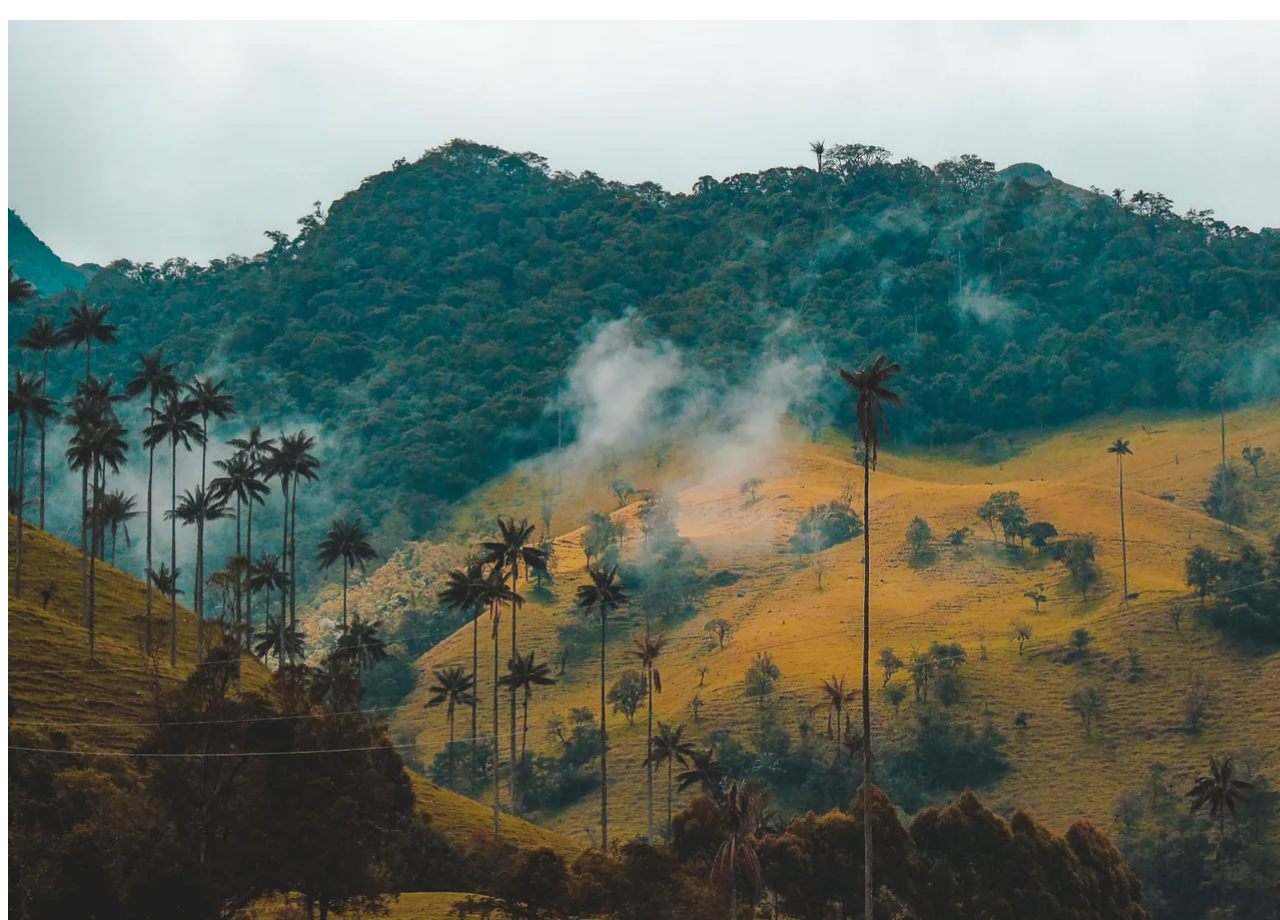
==== rutas/blog.html @ 9135a7ca "kl" ====
<!DOCTYPE html>
<html lang="es">
<head>
    <meta charset="UTF-8">
    <meta name="viewport" content="width=device-width, initial-scale=1.0">
    <style>
        /* Estilo para la imagen de fondo */
        #bg {
            position: absolute;
            background-size: cover;
            width: 100%;
            height: 100vh;
        }
    </style>
</head>
<body>
    <div id="bg"></div>
    <h2 id="text">Fruver La Huerta</h2>

    <script>
        // Función para cambiar la imagen cuando el ancho de la pantalla sea menor o igual a 400 píxeles
        function cambiarImagen() {
            const bgElement = document.getElementById('bg');
            const windowWidth = window.innerWidth;

            if (windowWidth <= 600) {
                // Cambia la ruta de la imagen según tus necesidades
                bgElement.style.backgroundImage = 'url("../img/fondos/eje_cafetero.jpg")';
            } else {
                // Restaura la imagen original
                bgElement.style.backgroundImage = 'url("../img/fondos/eje_cafetero2.jpg")';
            }
        }

        // Ejecuta la función al cargar la página y cuando se redimensiona la ventana
        window.addEventListener('load', cambiarImagen);
        window.addEventListener('resize', cambiarImagen);
    </script>
</body>
</html>
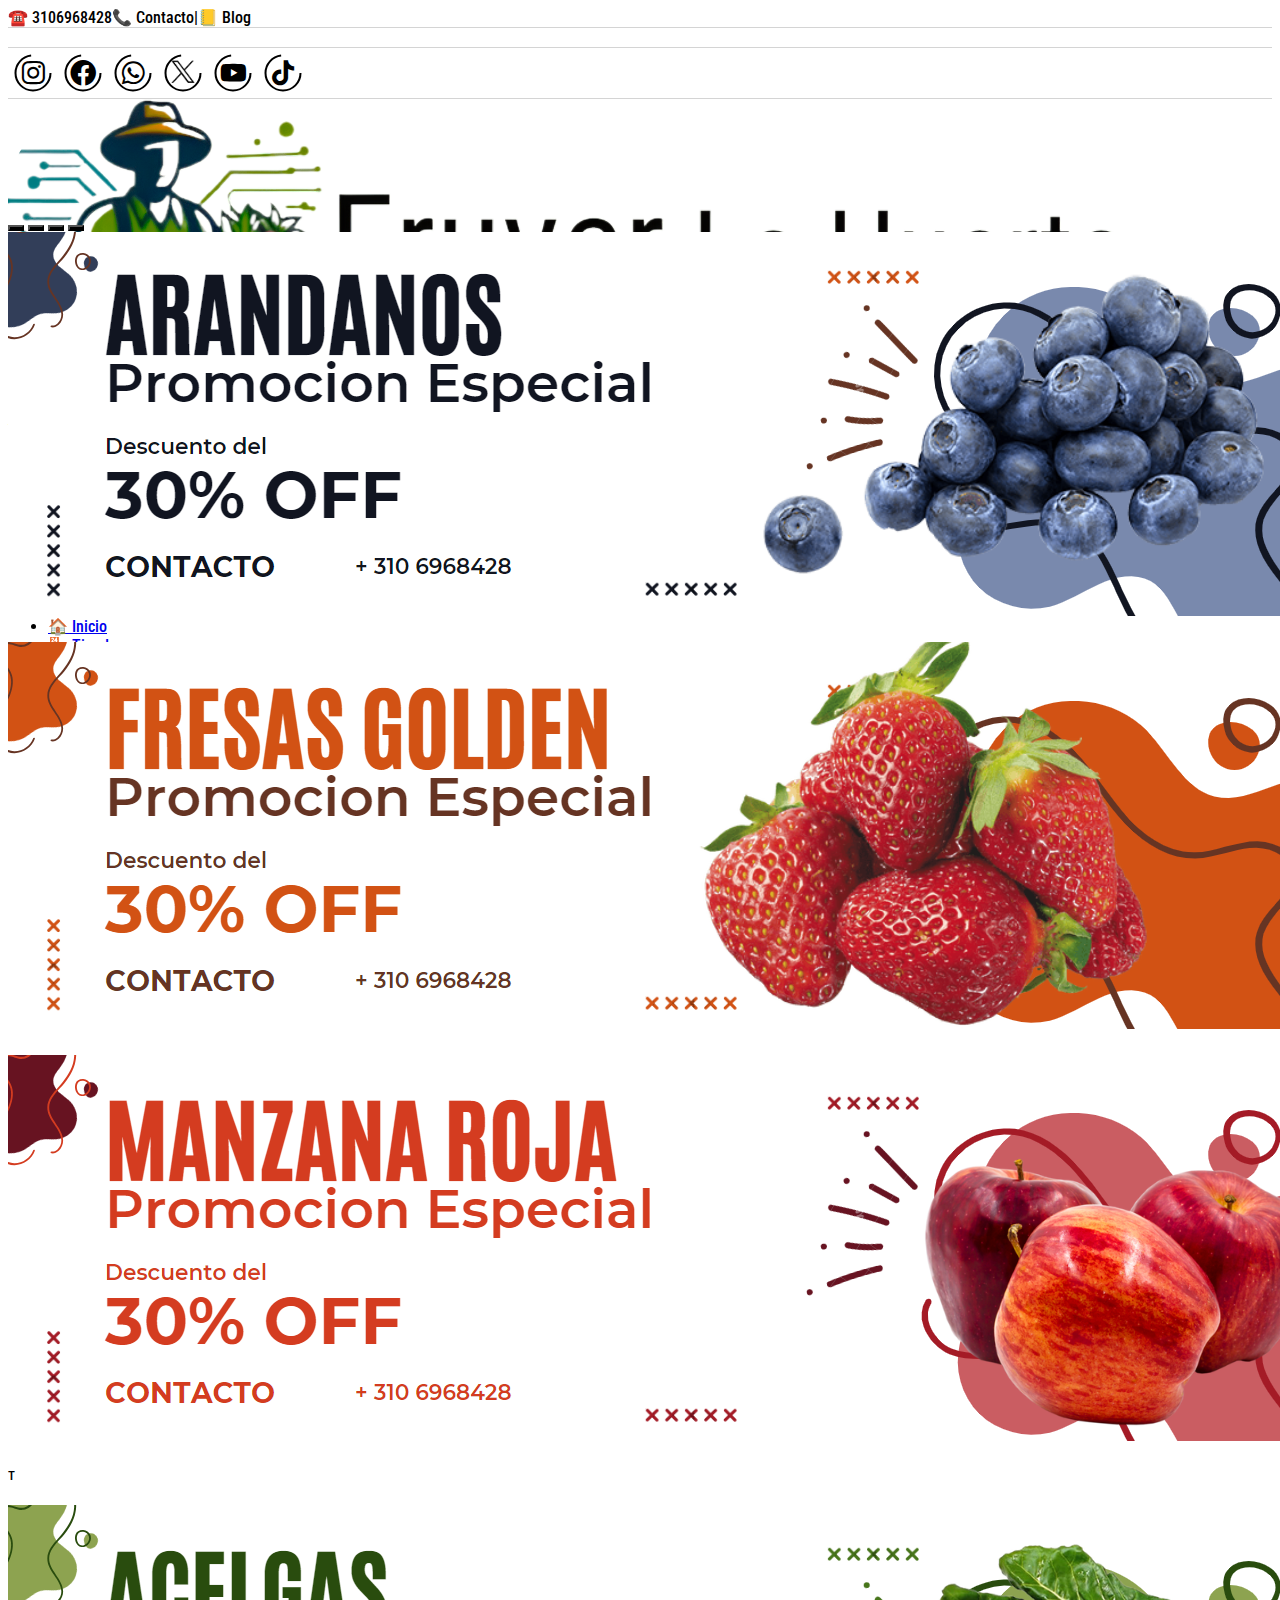
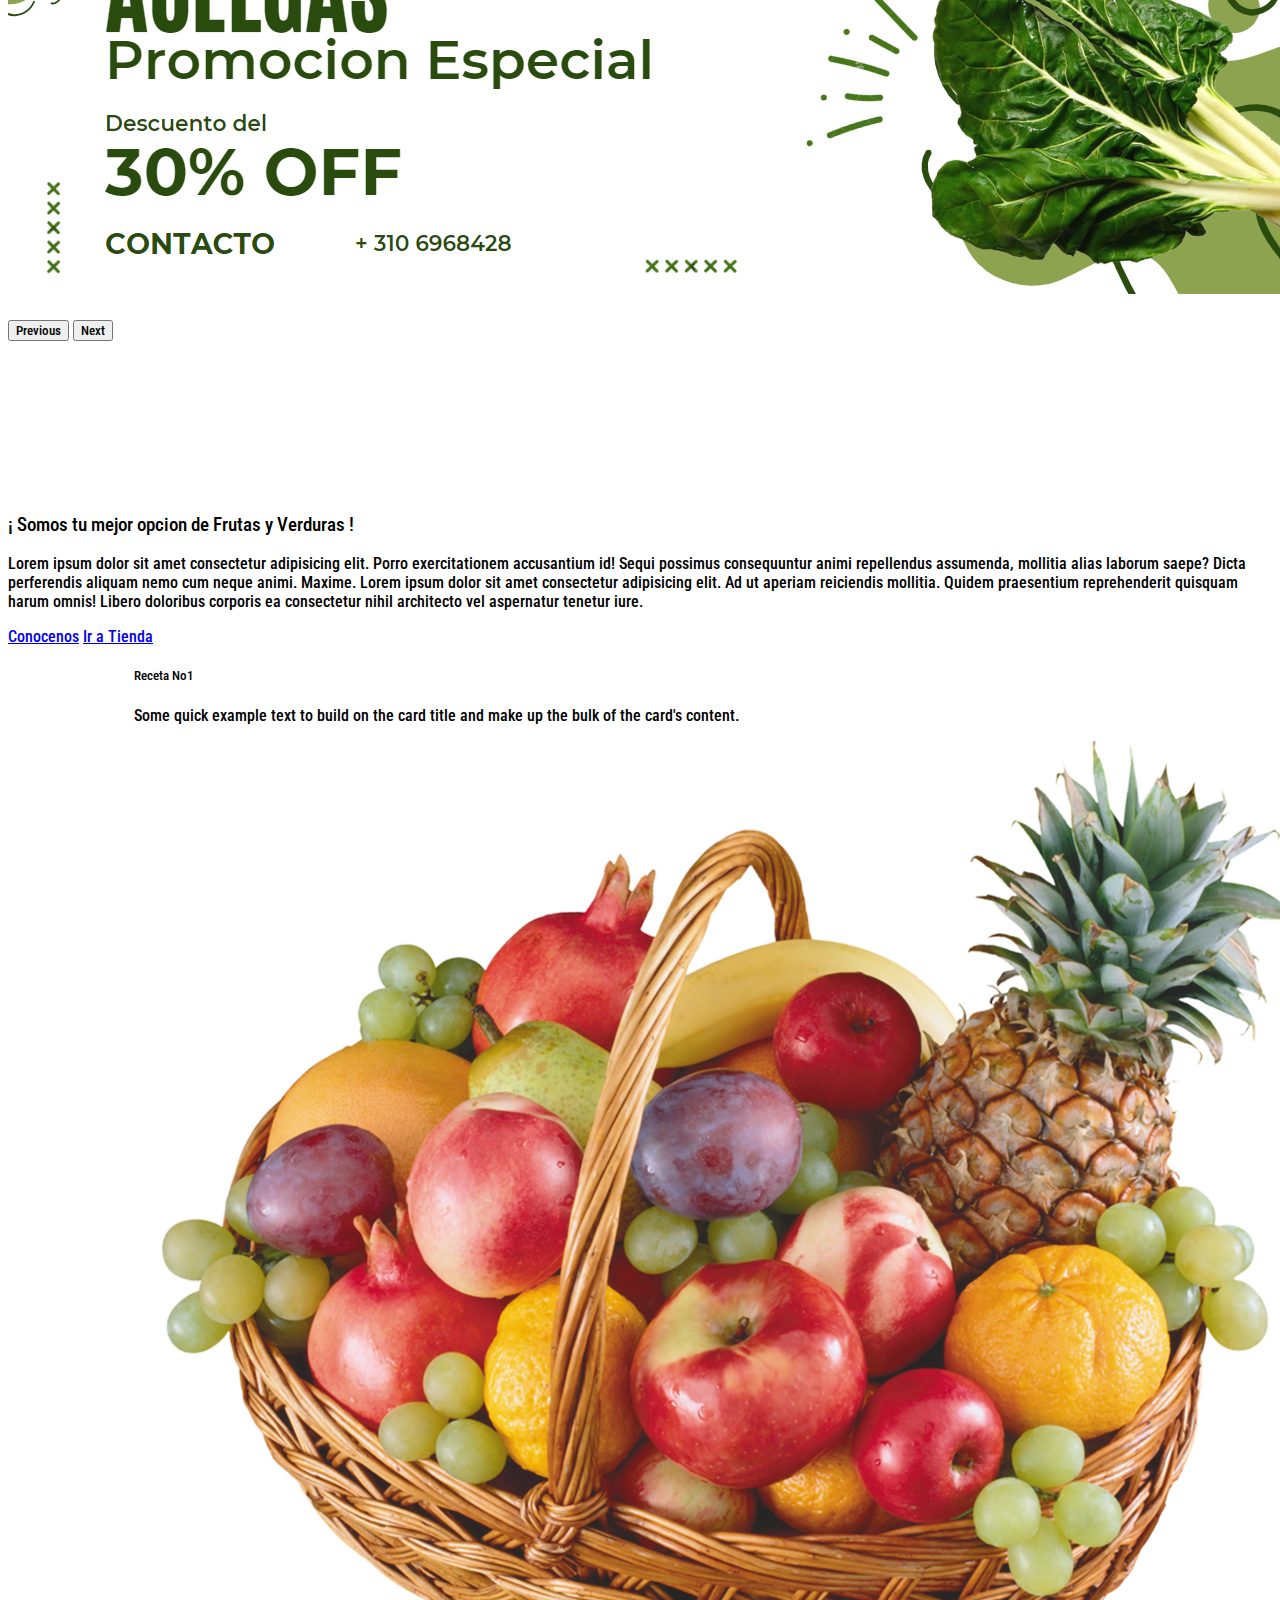
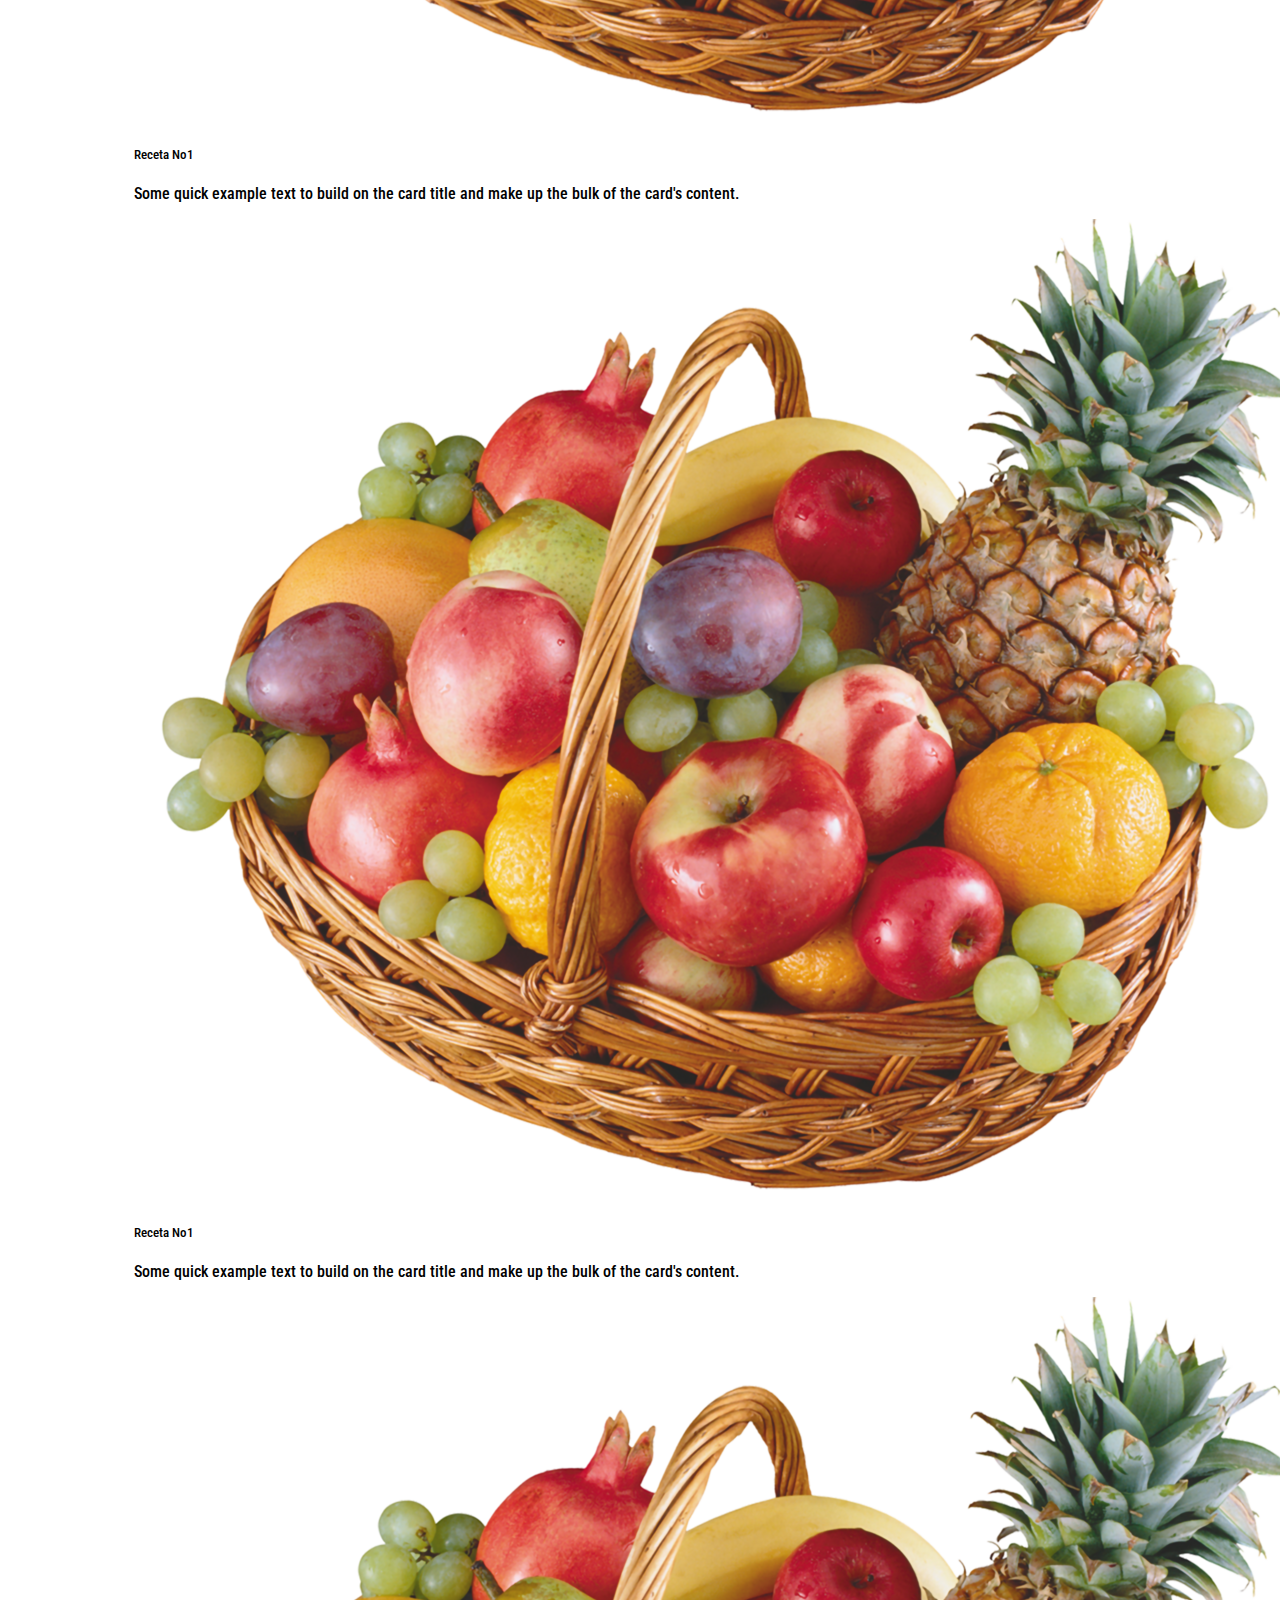
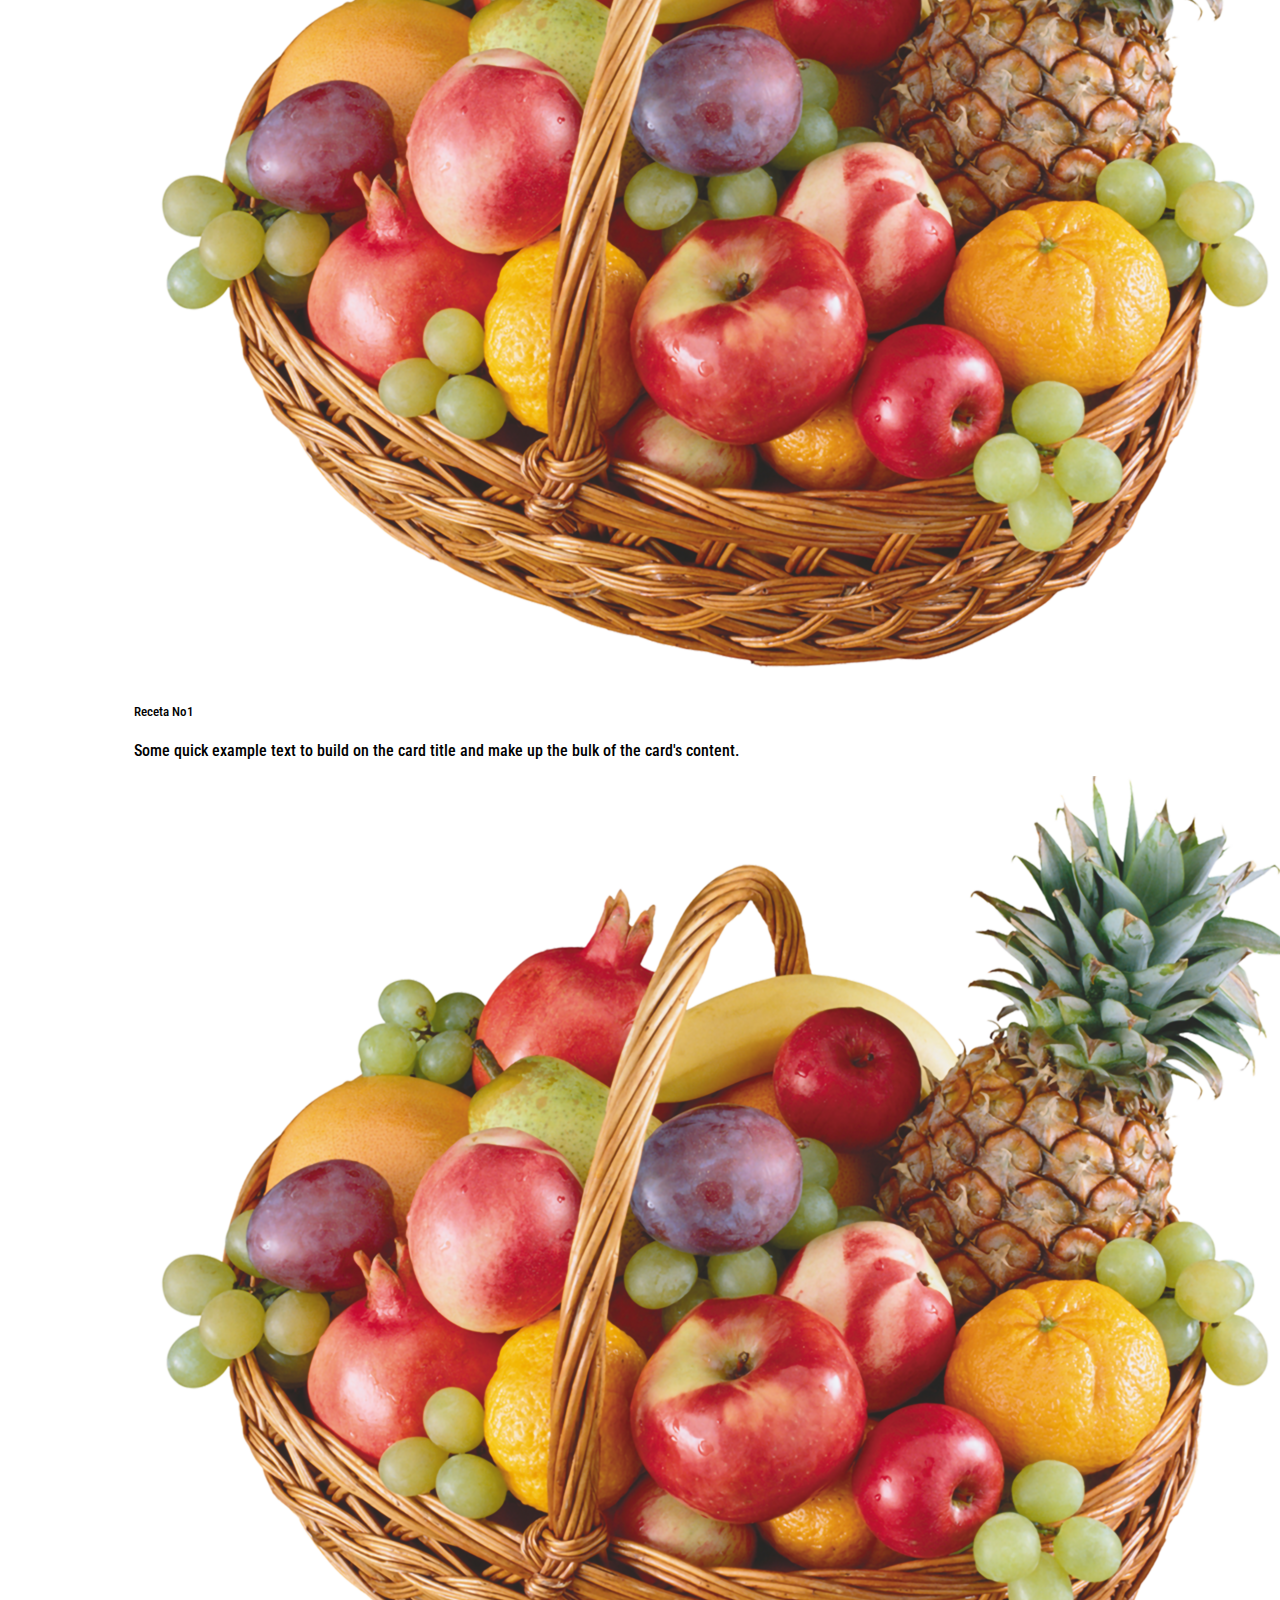
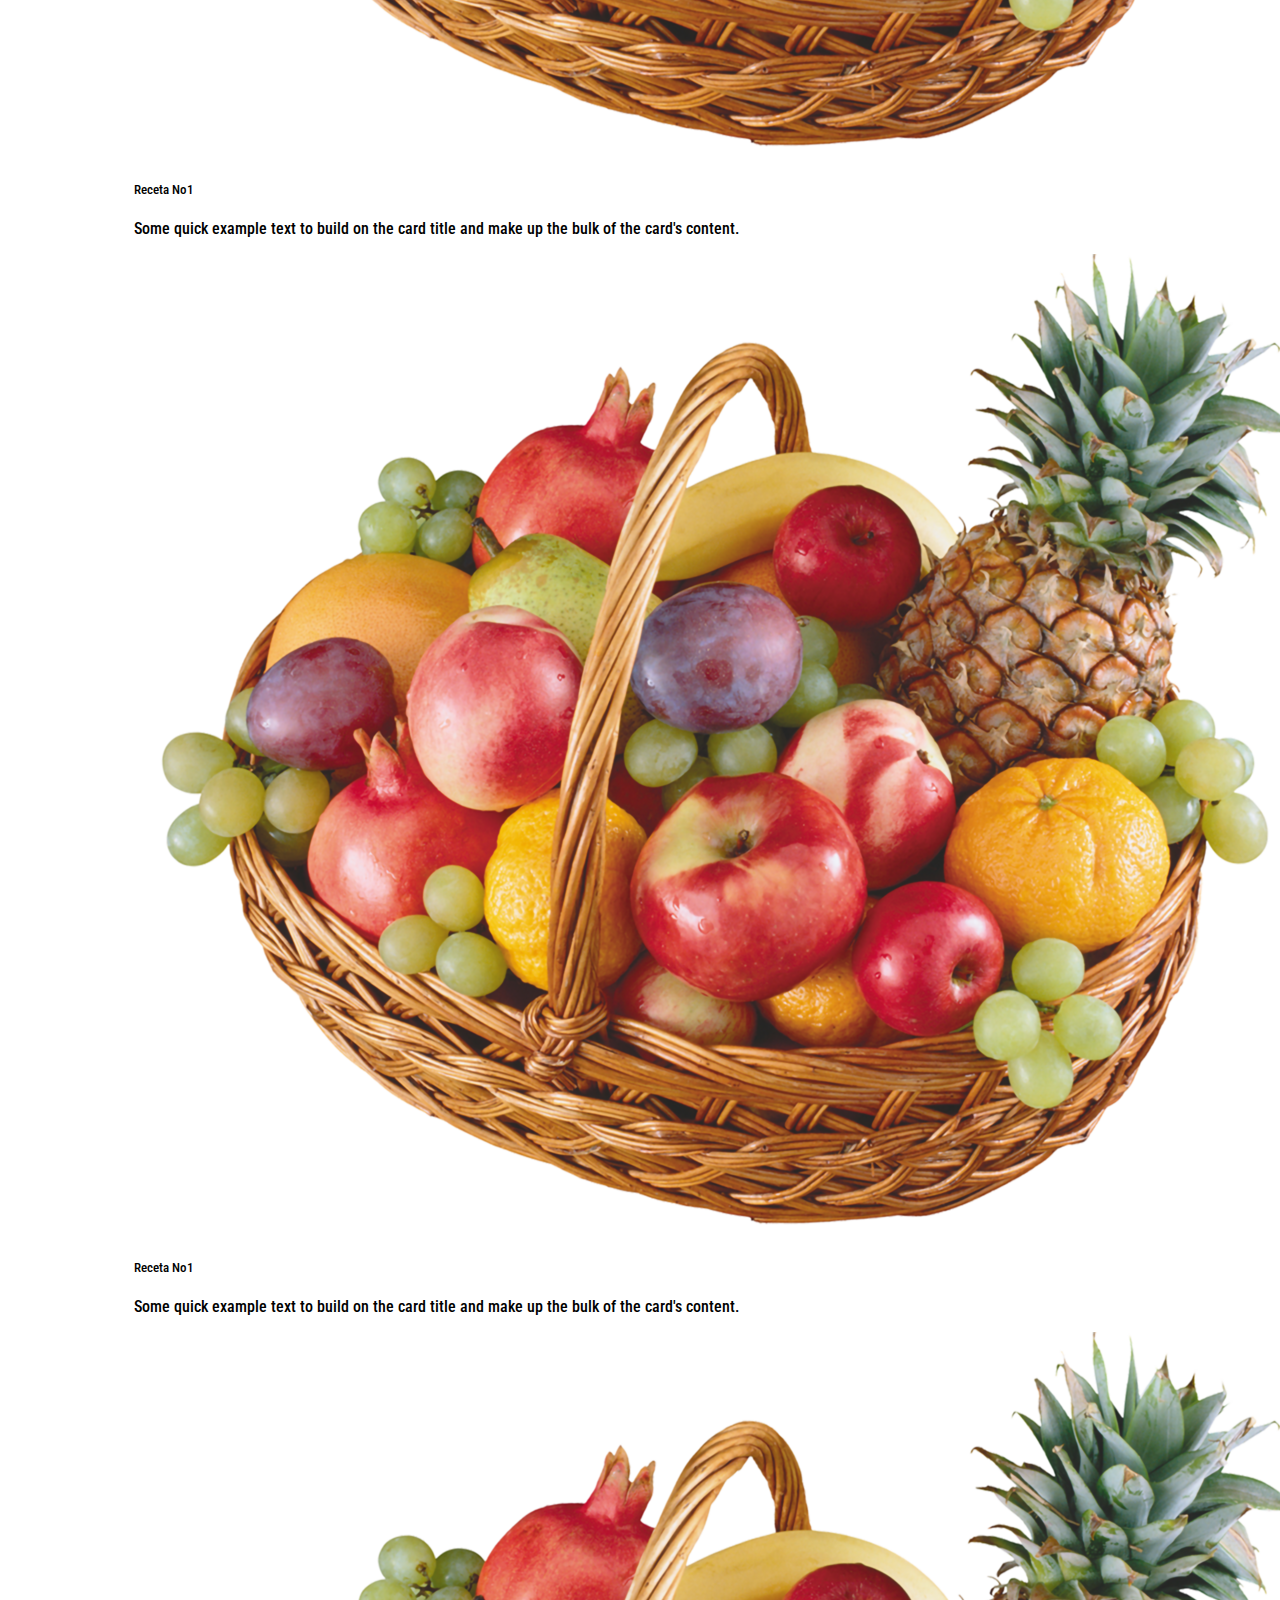
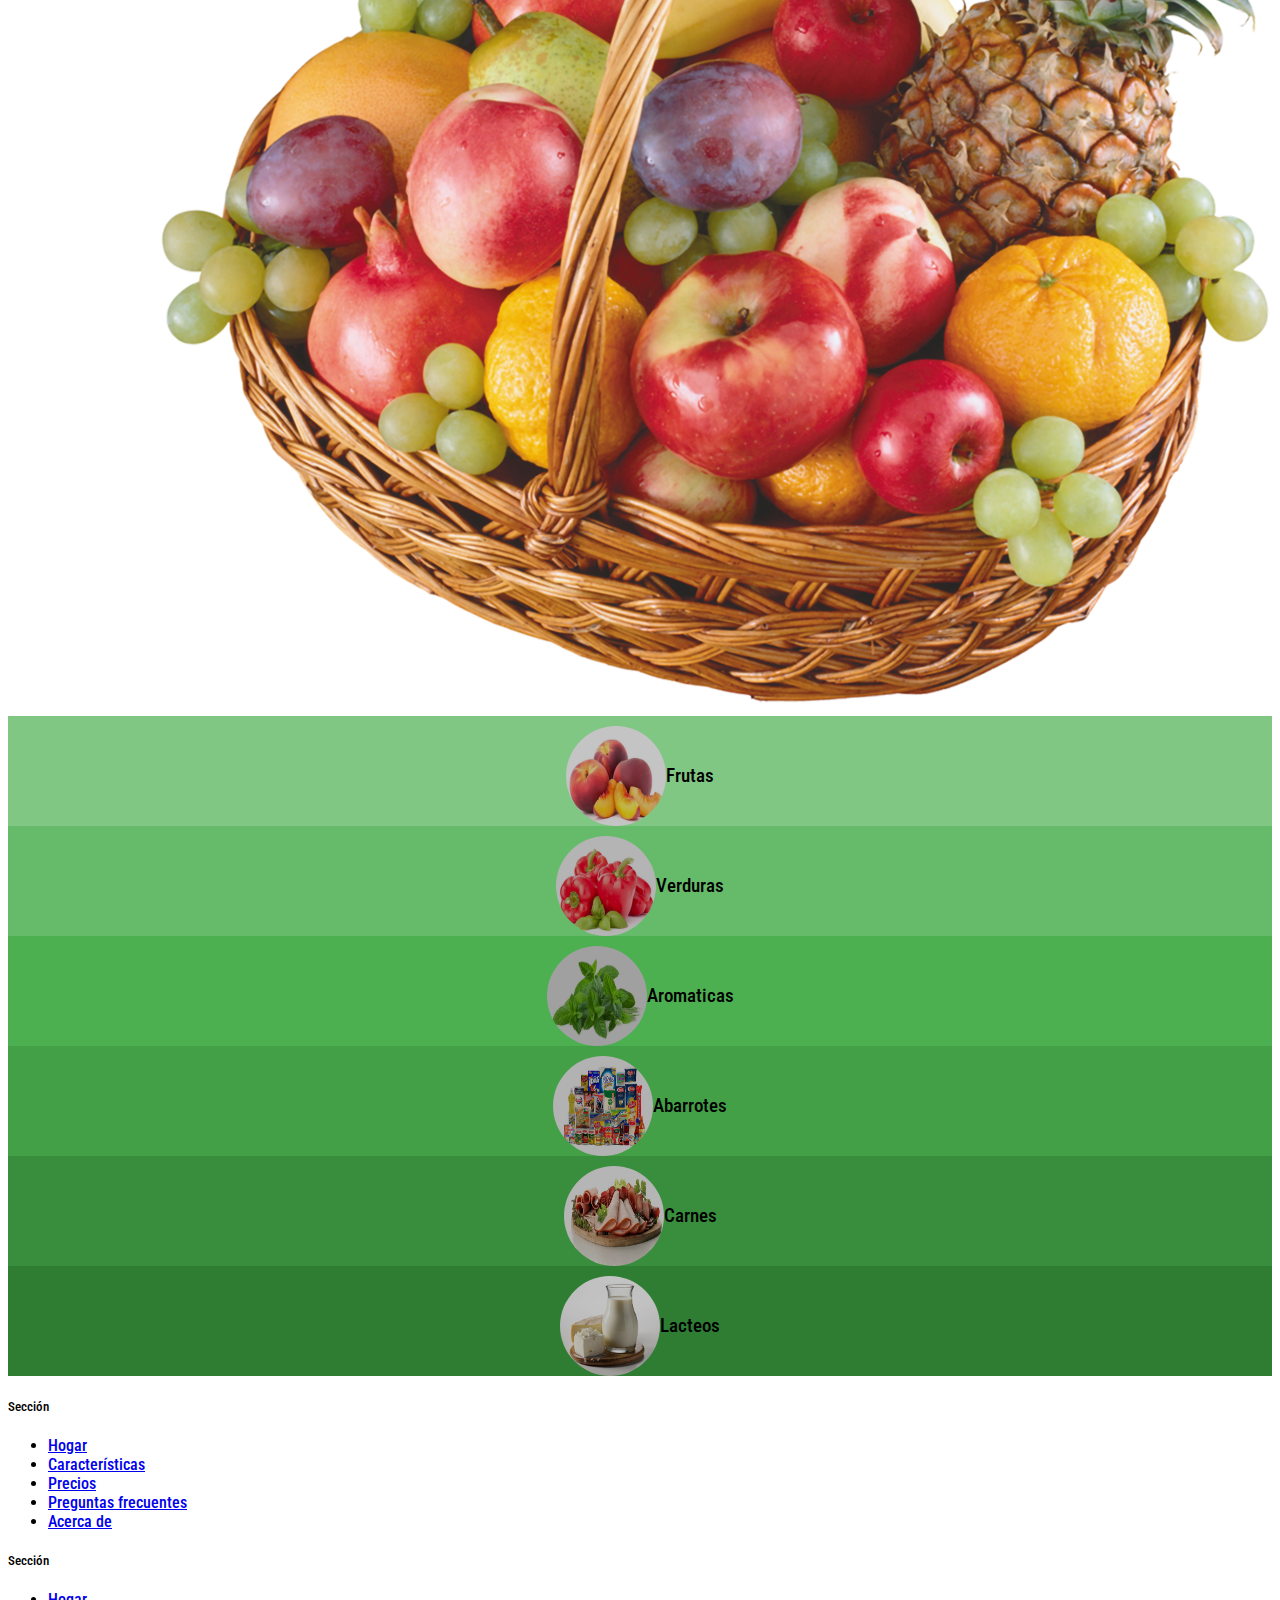
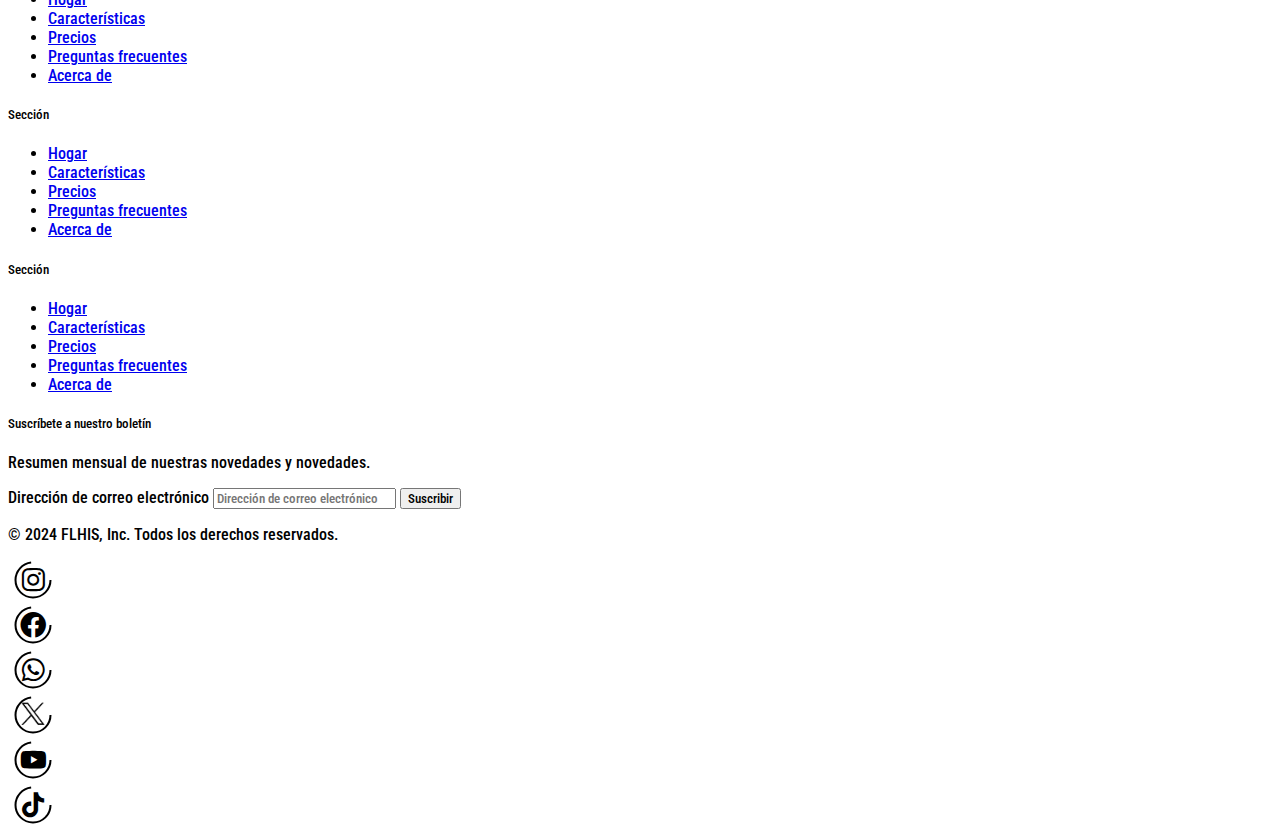
==== commit 2f316101: "CAMBIOS 2" ====
--- a/rutas/blog.html
+++ b/rutas/blog.html
@@ -1,41 +1,636 @@
 <!DOCTYPE html>
-<html lang="es">
+<html lang="en">
 <head>
     <meta charset="UTF-8">
     <meta name="viewport" content="width=device-width, initial-scale=1.0">
-    <style>
-        /* Estilo para la imagen de fondo */
-        #bg {
-            position: absolute;
-            background-size: cover;
-            width: 100%;
-            height: 100vh;
-        }
-    </style>
+    <!-- Bootstrap CSS -->
+    <link href="https://cdn.jsdelivr.net/npm/bootstrap@5.1.3/dist/css/bootstrap.min.css" rel="stylesheet" integrity="sha384-1BmE4kWBq78iYhFldvKuhfTAU6auU8tT94WrHftjDbrCEXSU1oBoqyl2QvZ6jIW3" crossorigin="anonymous">
+    <link rel="stylesheet" href="bootstrap5.1.3/css/bootstrap-grid.css">
+    <title>Fruver la Huerta</title>
+    <link rel="icon" href="../img/logo.ico" type="image/x-icon">
+
+    <!--CSS estilos propios -->
+
+    <link rel="stylesheet" href="../css/blog.css">
+    <link rel="stylesheet" href="../css/menu.css">
+    <link rel="stylesheet" href="../css/general.css">
+
+    <!-- Links Externos -->
+    <link href='https://unpkg.com/boxicons@2.1.1/css/boxicons.min.css' rel='stylesheet'>
+    <link href="https://fonts.googleapis.com/icon?family=Material+Icons" rel="stylesheet">
+    <link rel="shortcut icon" href="charizard.png" type="image/x-icon">
+    
+
+
 </head>
 <body>
-    <div id="bg"></div>
-    <h2 id="text">Fruver La Huerta</h2>
-
-    <script>
-        // Función para cambiar la imagen cuando el ancho de la pantalla sea menor o igual a 400 píxeles
-        function cambiarImagen() {
-            const bgElement = document.getElementById('bg');
-            const windowWidth = window.innerWidth;
-
-            if (windowWidth <= 600) {
-                // Cambia la ruta de la imagen según tus necesidades
-                bgElement.style.backgroundImage = 'url("../img/fondos/eje_cafetero.jpg")';
-            } else {
-                // Restaura la imagen original
-                bgElement.style.backgroundImage = 'url("../img/fondos/eje_cafetero2.jpg")';
+<div class="container-fluid  ">
+    <!--  Navbar de inicio-->
+    <div class="row menu-total">
+        <div class="col-12 menu">
+            <div class="row bg-white">
+                <div class="col-4 col-md-4 col-lg-4  encabezado1"> ☎️ 3106968428 <a href="" class="mx-3">📞 Contacto</a> | <a href="" class="mx-3">📒 Blog</a> </div>
+                <div class="col-12 col-sm-12  mx-0 my-0 col-md-12 col-lg-4 text-center mensaje-auto">
+                    <style>
+                        /* Estilo para el mensaje */
+                        #mensaje {
+                            font-size: 16px;
+                            font-weight: bold;
+                            text-align: center;
+                            opacity: 0; /* Inicialmente oculto */
+                            transition: opacity 1s ease-in-out;
+                        }
+                    </style>
+                     <div id="mensaje">Envíos Gratis a Tunja</div>
+        
+                     <script>
+                         // Array con los mensajes
+                         const mensajes = [
+                             "✅ Envíos GRATIS en Tunja capital a partir de $10.000",
+                             " Entrega en 24 o 48 horas 🛵"
+                         ];
+                 
+                         // Elemento del DOM para mostrar el mensaje
+                         const mensajeElement = document.getElementById("mensaje");
+                 
+                         // Índice actual del mensaje
+                         let indiceMensaje = 0;
+                 
+                         // Función para cambiar el mensaje cada 5 segundos
+                         function cambiarMensaje() {
+                             // Aplica la transición de difuminado al ocultar
+                             mensajeElement.style.opacity = "0";
+                 
+                             setTimeout(() => {
+                                 // Cambia el mensaje
+                                 mensajeElement.textContent = mensajes[indiceMensaje];
+                 
+                                 // Incrementa el índice (circular)
+                                 indiceMensaje = (indiceMensaje + 1) % mensajes.length;
+                 
+                                 // Aplica la transición de difuminado al mostrar
+                                 mensajeElement.style.opacity = "1";
+                             }, 1000);
+                         }
+                 
+                         // Inicializa el cambio de mensajes
+                         cambiarMensaje();
+                         setInterval(cambiarMensaje, 5000); // Cambia cada 5 segundos
+                     </script>
+                </div>
+                <div class="col-4 col-md-4 col-lg-4  mx-0 my-0 text-center align-content-center align-items-center justify-content-center encabezado1 redes">
+                    <div class="iconos">
+                       
+                        <div class="ico">
+                            <svg>
+                                <circle cx="20" cy="20" r=17.5 stroke-width="2" fill="none" ></circle>
+                            </svg>
+                            <i class='bx bxl-instagram'></i>
+                        </div>
+                        <div class="ico">
+                            <svg>
+                                <circle cx="20" cy="20" r=17.5  stroke-width="2" fill="none" ></circle>
+                            </svg>
+                            <i class='bx bxl-facebook-circle'></i>
+                        </div>
+                        <div class="ico">
+                            <svg>
+                                <circle cx="20" cy="20" r=17.5  stroke-width="2" fill="none" ></circle>
+                            </svg>
+                            <i class='bx bxl-whatsapp'></i>
+                        </div>
+                        <div class="ico">
+                            <svg>
+                                <circle cx="20" cy="20" r=17.5  stroke-width="2" fill="none" ></circle>
+                            </svg>
+                            <i class='bx bxl-x' >
+                                <!-- Imagen 1 -->
+                                <img src="../img/iconos/x-negro.png" alt="Imagen 1" class="imagen" id="imagen1" heigth="32" width="32">
+
+                                <!-- Imagen 2 (inicialmente oculta) -->
+                                <img src="../img/iconos/x.png" heigth="37" width="37" alt="Imagen 2" class="imagen" id="imagen2" style=" display: none; ">
+                                
+                                <script>
+                                    // Obtener referencias a las imágenes
+                                    const imagen1 = document.getElementById('imagen1');
+                                    const imagen2 = document.getElementById('imagen2');
+
+                                    // Evento al pasar el cursor sobre la imagen 1
+                                    imagen1.addEventListener('mouseover', () => {
+                                        // Ocultar imagen 1
+                                        imagen1.style.display = 'none';
+                                        // Mostrar imagen 2
+                                        imagen2.style.display = 'block';
+                                    });
+
+                                    // Evento al quitar el cursor de la imagen 2
+                                    imagen2.addEventListener('mouseout', () => {
+                                        // Mostrar imagen 1
+                                        imagen1.style.display = 'block';
+                                        // Ocultar imagen 2
+                                        imagen2.style.display = 'none';
+                                    });
+                                </script>
+                               
+                            
+                            </i>
+                        </div>
+                        <div class="ico">
+                            <svg >
+                                <circle cx="20" cy="20" r=17.5  stroke-width="2" fill="none" ></circle>
+                            </svg>
+                            <i class='bx bxl-youtube'></i>
+                        </div>
+                        <div class="ico">
+                            <svg>
+                                <circle cx="20" cy="20" r=17.5  stroke-width="2" fill="none" ></circle>
+                            </svg>
+                            <i class='bx bxl-tiktok'></i>
+                        </div>   
+                    </div>
+                </div>
+
+                <div class="col-4 col-sm-3 col-md-3 col-lg-4   mx-0 my-0 align-content-center d-flex justify-content-center encabezado2">
+                    <img class="circulo-1" src="../img/banner.png"  width="90%">    
+                </div>
+                <div class="col-8 col-sm-9 col-md-9 col-lg-8 text-center  mx-0 my-0 encabezado2">
+                    <div class="row d-flex mx-auto my-4 align-content-center align-items-center justify-content-center  ">
+                        <div class="col-4 col-sm-4 col-md-6 col-lg-6 text-center">
+                            <form class="d-flex">
+                                <input class="form-control me-2" type="search" placeholder="Buscar producto..." aria-label="Search">
+                                <button class="text-dark btn btn-outline-success bg-success" type="submit">Buscar</button>
+                            </form>  
+                        </div>
+                        <div class="col-4 col-sm-4 col-md-3 col-lg-3 text-center"><a href="login.html"> Acceder/ Registrarse</a></div>
+                        <div class="col-4 col-sm-4 col-md-3 col-lg-3  text-center">
+                            <button type="submit" class="btn btn-warning "><img src="../img/iconos/carrito-de-compras.png" class="icon" alt="">  000 $</button>
+                        </div>
+                    </div>
+                </div>
+
+                <nav class="col-12 navbar navbar-expand-lg navbar-light mx-0 my-0 "> <!-- fixed-top -->
+                    <div class="container-fluid">
+                        <button class="navbar-toggler" type="button" data-bs-toggle="offcanvas" data-bs-target="#offcanvasNavbar" aria-controls="offcanvasNavbar">
+                            <span class="navbar-toggler-icon"></span>
+                      </button>
+                      <div class="navbar-brand">
+                            <a href="" class="flhis">FLHIS </a>
+                            <a href="" class="cesta"><img src="../img/iconos/carrito-de-compras.png" class="icon" alt=""></a>
+                            <a href="" class="usuario"><img src="../img/iconos/usuario.png" class="icon" alt=""></a>        
+                      </div>
+                      <div class="offcanvas offcanvas-start" tabindex="-1" id="offcanvasNavbar" aria-labelledby="offcanvasNavbarLabel">
+                        <div class="offcanvas-header">
+                          <h5 class="offcanvas-title" id="offcanvasNavbarLabel">Menu  </h5>
+                          <button type="button" class="btn-close text-reset" data-bs-dismiss="offcanvas" aria-label="Close"></button>
+                        </div>
+                        <div class="offcanvas-body">
+                          <ul class="navbar-nav justify-content-end flex-grow-1 pe-3">
+                            <li class="nav-item">
+                              <a class="nav-link" aria-current="page" href="../index.html">🏠 Inicio</a>
+                            </li>
+                            <li class="nav-item dropdown">
+                                <a class="nav-link dropdown-toggle " href="tienda.html" id="offcanvasNavbarDropdown" role="button" data-bs-toggle="dropdown" aria-expanded="false">
+                                    🏪 Tienda
+                                </a>
+                                <ul class="dropdown-menu" aria-labelledby="offcanvasNavbarDropdown">
+                                  <li><a class="dropdown-item" href="tienda.html">🍇 Frutas</a></li>
+                                  <li><a class="dropdown-item" href="tienda.html">🥑 Verduras</a></li>
+                                  <li><a class="dropdown-item" href="tienda.html">🧃 Abarrotes</a></li>
+                                  <li><a class="dropdown-item" href="tienda.html">🥩 Carnes</a></li>
+                                  <li><a class="dropdown-item" href="tienda.html">🧀 Lacteos</a></li>
+                                  <li>
+                                    <hr class="dropdown-divider">
+                                  </li>
+                                  <li><a class="dropdown-item" href="tienda.html">Ingresar a la tienda</a></li>
+                                </ul>
+                            </li>
+                            <li class="nav-item">
+                              <a class="nav-link" href="ofertas.html">🎁 Ofertas</a>
+                            </li>
+                            <li class="nav-item">
+                                <a class="nav-link " href="catalogo.html">📖 Catalogo</a>
+                            </li>
+                            <li class="nav-item">
+                                <a class="nav-link active" href="blog.html">📒 Blog</a>
+                            </li>
+                            <li class="nav-item">
+                                <a class="nav-link" href="nosotros.html">👨‍🌾 Nosotros</a>
+                            </li>
+                            <li class="nav-item">
+                                <a class="nav-link" href="contactanos.html">📞 Contactanos</a>
+                            </li>
+                          </ul>
+                        
+                        </div>
+                      </div>
+                    </div>
+                </nav>
+            </div>
+        </div>
+
+        <!-- Menu -->
+        <style>
+            /* Estilo para la barra de navegación (navbar) */
+            .menu {
+             
+            top: -300px; /* Inicialmente oculto arriba */
+            left: 0;
+            width: 100%;
+            transition: top 0.3s ease; /* Transición suave */
+            z-index: 100;
             }
-        }
-
-        // Ejecuta la función al cargar la página y cuando se redimensiona la ventana
-        window.addEventListener('load', cambiarImagen);
-        window.addEventListener('resize', cambiarImagen);
-    </script>
+            .menu.mostrar {
+                z-index: 100;
+                position: fixed;
+                top: 0px;  
+            }
+        .mensaje-auto.ocultar {
+                visibility: hidden;
+                height: 0;
+                width: 0;
+                padding: 0;
+            }
+            .encabezado1.ocultar {
+                visibility: hidden;
+                height: 0;
+                width: 0;
+                padding: 0;
+            }
+            .redes.ocultar {
+                visibility: hidden;
+                height: 0;
+                width: 0;
+                padding: 0;
+            }
+        </style>
+        
+        <script>
+            // JavaScript para mostrar la barra de navegación al deslizar hacia abajo
+            window.addEventListener('scroll', function() {
+                const menu = document.querySelector('.menu ');
+                if (window.scrollY >= 500) {
+                    menu.classList.add('mostrar');
+                } else {
+                    menu.classList.remove('mostrar');
+                }
+            });
+
+            window.addEventListener('scroll', function() {
+                const ocultar = document.querySelector('.mensaje-auto');
+                if (window.scrollY >= 500) {
+                    ocultar.classList.add('ocultar');
+                } else {
+                    ocultar.classList.remove('ocultar');
+                }
+            });
+
+            window.addEventListener('scroll', function() {
+                const ocultar = document.querySelector('.encabezado1');
+                if (window.scrollY >= 500) {
+                    ocultar.classList.add('ocultar');
+                } else {
+                    ocultar.classList.remove('ocultar');
+                }
+            });
+                window.addEventListener('scroll', function() {
+                const ocultar = document.querySelector('.redes');
+                if (window.scrollY >= 500) {
+                    ocultar.classList.add('ocultar');
+                } else {
+                    ocultar.classList.remove('ocultar');
+                }
+            });
+        </script>
+        
+
+    
+    </div>
+
+<!-- Carrusel Promosiones -->
+<div class="carusel-promociones">
+
+</div>
+    <div id="carouselExampleCaptions" class="carousel slide" data-bs-ride="carousel">
+    <div class="carousel-indicators">
+    <button type="button" data-bs-target="#carouselExampleCaptions" data-bs-slide-to="0" class="active" aria-current="true" aria-label="Slide 1"></button>
+    <button type="button" data-bs-target="#carouselExampleCaptions" data-bs-slide-to="1" aria-label="Slide 2"></button>
+    <button type="button" data-bs-target="#carouselExampleCaptions" data-bs-slide-to="2" aria-label="Slide 3"></button>
+    <button type="button" data-bs-target="#carouselExampleCaptions" data-bs-slide-to="3" aria-label="Slide 4"></button>
+    </div>
+    <div class="carousel-inner">
+    <div class="carousel-item active">
+        <img src="../img/ofertas/arandanos.png" class="d-block w-100" alt="...">
+        <div class="carousel-caption d-none d-md-block">
+        <h5></h5>
+        <p></p>
+        </div>
+    </div>
+    <div class="carousel-item">
+        <img src="../img/ofertas/fresas.png" class="d-block w-100" alt="...">
+        <div class="carousel-caption d-none d-md-block">
+        <h5></h5>
+        <p></p>
+        </div>
+    </div>
+    <div class="carousel-item">
+        <img src="../img/ofertas/manzanasrojas.png" class="d-block w-100" alt="...">
+        <div class="carousel-caption d-none d-md-block">
+        <h5>T</h5>
+        <p></p>
+        </div>
+    </div>
+    <div class="carousel-item">
+        <img src="../img/ofertas/acelgas.png" class="d-block w-100" alt="...">
+        <div class="carousel-caption d-none d-md-block">
+        <h5></h5>
+        <p></p>
+        </div>
+    </div>
+    </div>
+    <button class="carousel-control-prev" type="button" data-bs-target="#carouselExampleCaptions" data-bs-slide="prev">
+    <span class="carousel-control-prev-icon" aria-hidden="true"></span>
+    <span class="visually-hidden">Previous</span>
+    </button>
+    <button class="carousel-control-next" type="button" data-bs-target="#carouselExampleCaptions" data-bs-slide="next">
+    <span class="carousel-control-next-icon" aria-hidden="true"></span>
+    <span class="visually-hidden">Next</span>
+    </button>
+    </div>
+
+    <!-- Contenido de la pagina -->
+    <!--Seccion 1 -->
+    <div class="row  my-3">
+        <div class="col-12 col-sm-12 col-md-7 col-lg-7 ">
+            <video autoplay="true" loop="true" muted="true" preload="auto" volume="100" class="w-100">
+                <source src="../videos/video1.mp4" type="video/mp4" />
+            </video>
+        </div>
+        <div class="col-12  col-sm-12 col-md-5 col-lg-5">
+            <div class="row">
+                <div class="col-12">
+                    <h3>¡ Somos tu mejor opcion de Frutas y Verduras !</h3>
+                    <p>Lorem ipsum dolor sit amet consectetur adipisicing elit. Porro exercitationem accusantium id! Sequi possimus consequuntur animi repellendus assumenda, mollitia alias laborum saepe? Dicta perferendis aliquam nemo cum neque animi. Maxime.
+                        Lorem ipsum dolor sit amet consectetur adipisicing elit. Ad ut aperiam reiciendis mollitia. Quidem praesentium reprehenderit quisquam harum omnis! Libero doloribus corporis ea consectetur nihil architecto vel aspernatur tenetur iure.
+                    </p>
+                </div>
+                <div class="col-12 d-flex justify-content-center align-content-center gap-5">
+                    <a href="nosotros.html" class="btn btn-success col-5">Conocenos</a>
+                    <a href="tienda.html" class="btn btn-success col-5">Ir a Tienda</a>
+                    
+                </div>
+            </div>
+        </div>
+    </div>
+
+    <!-- seccion 2 -->
+    <div class="row pading-7">
+        <div class="col-12  col-12 col-sm-12 col-md-6 col-lg-4 p-2">
+            <div class="card ">
+                <div class="card-body">
+                  <h5 class="card-title text-center">Receta No1</h5>
+                  <p class="card-text">Some quick example text to build on the card title and make up the bulk of the card's content.</p>
+                </div>
+                <img src="../img/fruver/canasta.png" class="w-100" alt="...">
+            </div>
+            
+        </div>
+        <div class="col-12  col-12 col-sm-12 col-md-6 col-lg-4 p-2">
+            <div class="card ">
+                <div class="card-body">
+                  <h5 class="card-title text-center">Receta No1</h5>
+                  <p class="card-text">Some quick example text to build on the card title and make up the bulk of the card's content.</p>
+                </div>
+                <img src="../img/fruver/canasta.png" class="w-100" alt="...">
+            </div>
+            
+        </div>
+        <div class="col-12  col-12 col-sm-12 col-md-6 col-lg-4 p-2">
+            <div class="card ">
+                <div class="card-body">
+                  <h5 class="card-title text-center">Receta No1</h5>
+                  <p class="card-text">Some quick example text to build on the card title and make up the bulk of the card's content.</p>
+                </div>
+                <img src="../img/fruver/canasta.png" class="w-100" alt="...">
+            </div>
+            
+        </div>
+        <div class="col-12  col-12 col-sm-12 col-md-6 col-lg-4 p-2">
+            <div class="card ">
+                <div class="card-body">
+                  <h5 class="card-title text-center">Receta No1</h5>
+                  <p class="card-text">Some quick example text to build on the card title and make up the bulk of the card's content.</p>
+                </div>
+                <img src="../img/fruver/canasta.png" class="w-100" alt="...">
+            </div>
+            
+        </div>
+        <div class="col-12  col-12 col-sm-12 col-md-6 col-lg-4 p-2">
+            <div class="card ">
+                <div class="card-body">
+                  <h5 class="card-title text-center">Receta No1</h5>
+                  <p class="card-text">Some quick example text to build on the card title and make up the bulk of the card's content.</p>
+                </div>
+                <img src="../img/fruver/canasta.png" class="w-100" alt="...">
+            </div>
+            
+        </div>
+        <div class="col-12  col-12 col-sm-12 col-md-6 col-lg-4 p-2">
+            <div class="card ">
+                <div class="card-body">
+                  <h5 class="card-title text-center">Receta No1</h5>
+                  <p class="card-text">Some quick example text to build on the card title and make up the bulk of the card's content.</p>
+                </div>
+                <img src="../img/fruver/canasta.png" class="w-100" alt="...">
+            </div>
+            
+        </div>
+      
+    </div>
+   
+   
+ 
+ 
+
+
+    <!-- Seccion de Categorias -->
+    <div class="row my-1">
+        <a href="#" class=" col-4 col-sm-4 col-md-2 col-lg-2 align-content-center d-block justify-content-center card-cat">
+            <img src="../img/Categorias/frutas.jpg" class="imagen-cambiante circulo-1 " height="200px" alt=""> 
+            <h3>Frutas</h3>
+        </a>
+        <a href="#" class=" col-4 col-sm-4 col-md-2 col-lg-2 align-content-center d-block justify-content-center card-cat">
+            <img src="../img/Categorias/pimenton.jpg" class="imagen-cambiante circulo-1 "  alt=""> 
+            <h3>Verduras</h3>
+        </a>
+        <a href="#" class=" col-4 col-sm-4 col-md-2 col-lg-2 align-content-center d-block justify-content-center card-cat">
+            <img src="../img/Categorias/yerbas.jpg" class="imagen-cambiante circulo-1 "  alt=""> 
+            <h3>Aromaticas</h3>
+        </a>
+        <a href="#" class="col-4 col-sm-4 col-md-2 col-lg-2 align-content-center d-block justify-content-center card-cat">
+            <img src="../img/Categorias/abarrotes.jpg" class="imagen-cambiante circulo-1 "  alt=""> 
+            <h3>Abarrotes</h3>
+        </a>
+        <a href="#" class=" col-4 col-sm-4 col-md-2 col-lg-2 align-content-center d-block justify-content-center card-cat">
+            <img src="../img/Categorias/carnes.jpg" class="imagen-cambiante circulo-1 "  alt=""> 
+            <h3>Carnes</h3>
+        </a>
+        <a href="#" class="col-4 col-sm-4 col-md-2 col-lg-2 align-content-center d-block justify-content-center card-cat">
+            <img src="../img/Categorias/lacteos.jpg" class="imagen-cambiante circulo-1 " alt=""> 
+            <h3>Lacteos</h3>
+        </a>
+        
+      
+    </div>
+
+    <!--  Pie de pagina -->
+<!-- <?php
+    include "templates/footer.php"
+?> -->
+
+    <div class="container-fluid bg-white">
+        <footer class="py-4">
+          <div class="row">
+                <div class="col-6 col-sm-6 col-md-3 col-lg-2  my-3" >
+                <h5><font style="vertical-align: inherit;"><font style="vertical-align: inherit;">Sección</font></font></h5>
+                <ul class="nav flex-column">
+                    <li class="nav-item mb-2"><a href="#" class="nav-link p-0 text-muted"><font style="vertical-align: inherit;"><font style="vertical-align: inherit;">Hogar</font></font></a></li>
+                    <li class="nav-item mb-2"><a href="#" class="nav-link p-0 text-muted"><font style="vertical-align: inherit;"><font style="vertical-align: inherit;">Características</font></font></a></li>
+                    <li class="nav-item mb-2"><a href="#" class="nav-link p-0 text-muted"><font style="vertical-align: inherit;"><font style="vertical-align: inherit;">Precios</font></font></a></li>
+                    <li class="nav-item mb-2"><a href="#" class="nav-link p-0 text-muted"><font style="vertical-align: inherit;"><font style="vertical-align: inherit;">Preguntas frecuentes</font></font></a></li>
+                    <li class="nav-item mb-2"><a href="#" class="nav-link p-0 text-muted"><font style="vertical-align: inherit;"><font style="vertical-align: inherit;">Acerca de</font></font></a></li>
+                </ul>
+                </div>
+        
+                <div class="col-6 col-sm-6 col-md-3 col-lg-2  my-3">
+                <h5><font style="vertical-align: inherit;"><font style="vertical-align: inherit;">Sección</font></font></h5>
+                <ul class="nav flex-column">
+                    <li class="nav-item mb-2"><a href="#" class="nav-link p-0 text-muted"><font style="vertical-align: inherit;"><font style="vertical-align: inherit;">Hogar</font></font></a></li>
+                    <li class="nav-item mb-2"><a href="#" class="nav-link p-0 text-muted"><font style="vertical-align: inherit;"><font style="vertical-align: inherit;">Características</font></font></a></li>
+                    <li class="nav-item mb-2"><a href="#" class="nav-link p-0 text-muted"><font style="vertical-align: inherit;"><font style="vertical-align: inherit;">Precios</font></font></a></li>
+                    <li class="nav-item mb-2"><a href="#" class="nav-link p-0 text-muted"><font style="vertical-align: inherit;"><font style="vertical-align: inherit;">Preguntas frecuentes</font></font></a></li>
+                    <li class="nav-item mb-2"><a href="#" class="nav-link p-0 text-muted"><font style="vertical-align: inherit;"><font style="vertical-align: inherit;">Acerca de</font></font></a></li>
+                </ul>
+                </div>
+        
+                <div class="col-6 col-sm-6 col-md-3 col-lg-2  my-3">
+                <h5><font style="vertical-align: inherit;"><font style="vertical-align: inherit;">Sección</font></font></h5>
+                <ul class="nav flex-column">
+                    <li class="nav-item mb-2"><a href="#" class="nav-link p-0 text-muted"><font style="vertical-align: inherit;"><font style="vertical-align: inherit;">Hogar</font></font></a></li>
+                    <li class="nav-item mb-2"><a href="#" class="nav-link p-0 text-muted"><font style="vertical-align: inherit;"><font style="vertical-align: inherit;">Características</font></font></a></li>
+                    <li class="nav-item mb-2"><a href="#" class="nav-link p-0 text-muted"><font style="vertical-align: inherit;"><font style="vertical-align: inherit;">Precios</font></font></a></li>
+                    <li class="nav-item mb-2"><a href="#" class="nav-link p-0 text-muted"><font style="vertical-align: inherit;"><font style="vertical-align: inherit;">Preguntas frecuentes</font></font></a></li>
+                    <li class="nav-item mb-2"><a href="#" class="nav-link p-0 text-muted"><font style="vertical-align: inherit;"><font style="vertical-align: inherit;">Acerca de</font></font></a></li>
+                </ul>
+                </div>
+
+                <div class="col-6 col-sm-6 col-md-3 col-lg-2  my-3">
+                    <h5><font style="vertical-align: inherit;"><font style="vertical-align: inherit;">Sección</font></font></h5>
+                    <ul class="nav flex-column">
+                    <li class="nav-item mb-2"><a href="#" class="nav-link p-0 text-muted"><font style="vertical-align: inherit;"><font style="vertical-align: inherit;">Hogar</font></font></a></li>
+                    <li class="nav-item mb-2"><a href="#" class="nav-link p-0 text-muted"><font style="vertical-align: inherit;"><font style="vertical-align: inherit;">Características</font></font></a></li>
+                    <li class="nav-item mb-2"><a href="#" class="nav-link p-0 text-muted"><font style="vertical-align: inherit;"><font style="vertical-align: inherit;">Precios</font></font></a></li>
+                    <li class="nav-item mb-2"><a href="#" class="nav-link p-0 text-muted"><font style="vertical-align: inherit;"><font style="vertical-align: inherit;">Preguntas frecuentes</font></font></a></li>
+                    <li class="nav-item mb-2"><a href="#" class="nav-link p-0 text-muted"><font style="vertical-align: inherit;"><font style="vertical-align: inherit;">Acerca de</font></font></a></li>
+                    </ul>
+                </div>
+        
+                <div class=" col-12 col-sm-12 col-md-12 col-lg-4  my-4">
+                    <form>
+                        <h5><font style="vertical-align: inherit;"><font style="vertical-align: inherit;">Suscríbete a nuestro boletín</font></font></h5>
+                        <p><font style="vertical-align: inherit;"><font style="vertical-align: inherit;">Resumen mensual de nuestras novedades y novedades.</font></font></p>
+                        <div class="d-flex w-100 gap-2">
+                        <label for="newsletter1" class="visually-hidden"><font style="vertical-align: inherit;"><font style="vertical-align: inherit;">Dirección de correo electrónico</font></font></label>
+                        <input id="newsletter1" type="text" class="form-control" placeholder="Dirección de correo electrónico">
+                        <button class="btn btn-primary" type="button"><font style="vertical-align: inherit;"><font style="vertical-align: inherit;">Suscribir</font></font></button>
+                        </div>
+                    </form>
+                </div>
+          </div>
+
+          <div class="row d-flex  py-4 my-4 border-top">
+            <p class="col-12 col-sm-12 col-md-7 col-lg-6 d-flex justify-content-star ">
+                <font style="vertical-align: inherit;">
+                    <font style="vertical-align: inherit;">© 2024 FLHIS, Inc. Todos los derechos reservados.</font>
+                </font>
+            </p>
+            <div class="col-12 col-sm-12 col-md-5 col-lg-6 d-flex icons ">
+                    
+                <div class="ico col-2">
+                    <svg>
+                        <circle cx="20" cy="20" r=17.5 stroke-width="2" fill="none" ></circle>
+                    </svg>
+                    <i class='bx bxl-instagram'></i>
+                </div>
+                <div class="ico col-2">
+                    <svg>
+                        <circle cx="20" cy="20" r=17.5  stroke-width="2" fill="none" ></circle>
+                    </svg>
+                    <i class='bx bxl-facebook-circle'></i>
+                </div>
+                <div class="ico col-2">
+                    <svg>
+                        <circle cx="20" cy="20" r=17.5  stroke-width="2" fill="none" ></circle>
+                    </svg>
+                    <i class='bx bxl-whatsapp'></i>
+                </div>
+                <div class="ico col-2">
+                    <svg>
+                        <circle cx="20" cy="20" r=17.5  stroke-width="2" fill="none" ></circle>
+                    </svg>
+                    <i class='bx bxl-x' >
+                        <!-- Imagen 1 -->
+                        <img src="../img/iconos/x-negro.png" alt="Img 1" class="imagen" id="img1" heigth="32" width="32">
+
+                        <!-- Imagen 2 (inicialmente oculta) -->
+                        <img src="../img/iconos/x.png" heigth="37" width="37" alt="Img 2" class="imagen" id="img2" style=" display: none; ">
+                        <script>
+                            // Obtener referencias a las imágenes
+                            const img1 = document.getElementById('img1');
+                            const img2 = document.getElementById('img2');
+
+                            // Evento al pasar el cursor sobre la imagen 1
+                            img1.addEventListener('mouseover', () => {
+                                // Ocultar imagen 1
+                                img1.style.display = 'none';
+                                // Mostrar imagen 2
+                                img2.style.display = 'block';
+                            });
+
+                            // Evento al quitar el cursor de la imagen 2
+                            img2.addEventListener('mouseout', () => {
+                                // Mostrar imagen 1
+                                img1.style.display = 'block';
+                                // Ocultar imagen 2
+                                img2.style.display = 'none';
+                            });
+                        </script>
+                    
+                    </i>
+                </div>
+                <div class="ico col-2">
+                    <svg >
+                        <circle cx="20" cy="20" r=17.5  stroke-width="2" fill="none" ></circle>
+                    </svg>
+                    <i class='bx bxl-youtube'></i>
+                </div>
+                <div class="ico col-2">
+                    <svg>
+                        <circle cx="20" cy="20" r=17.5  stroke-width="2" fill="none" ></circle>
+                    </svg>
+                    <i class='bx bxl-tiktok'></i>
+                </div>   
+            </div>    
+        </div>   
+        </footer>
+    </div>
+    
+</div> 
+
+
+
+<!-- Option 1: Bootstrap Bundle with Popper -->
+<script src="https://cdn.jsdelivr.net/npm/bootstrap@5.1.3/dist/js/bootstrap.bundle.min.js" integrity="sha384-ka7Sk0Gln4gmtz2MlQnikT1wXgYsOg+OMhuP+IlRH9sENBO0LRn5q+8nbTov4+1p" crossorigin="anonymous"></script>
+
 </body>
 </html>
 
--- a/css/menu.css
+++ b/css/menu.css
@@ -0,0 +1,88 @@
+/*  div, h1, h2, a , input, button, ul, li, nav, img{
+    border:3px solid black;
+}   */
+
+.encabezado1{
+    border-bottom: 1px solid rgb(212, 212, 212);
+    display: flex;
+    text-align: center;
+    align-items: center;
+    text-decoration: none;
+}
+.encabezado1 a{
+    text-decoration: none;
+    color: black;
+}
+.encabezado2 a{
+    text-decoration: none;
+    color: black;
+}
+.mensaje-auto{
+    border-bottom: 1px solid rgb(212, 212, 212);
+    display: grid;
+    text-align: center;
+    align-items: center;
+}
+
+.navbar{  
+    border-top: 1px solid rgb(212, 212, 212);
+    color:black;
+}
+
+.menu-total{
+height: 205px;
+}
+.flhis{
+    text-decoration: none;
+    color: black;
+}
+.flhis:hover{
+    color: black;
+}
+.navbar-brand{
+display: flex;
+} 
+.cesta, .usuario{
+    text-decoration: none;
+    visibility: hidden;
+   
+}
+
+/* y 778px */
+@media (max-width: 992px) {
+    .encabezado1{
+        border-bottom: 0px;
+        visibility: hidden;
+        height: 0;
+        width: 0;
+    }
+    .mensaje-auto{
+        border-bottom: 0px;
+       height: 50px;
+    }
+    .encabezado2{
+        visibility: hidden;
+        height: 0;
+        width: 0;
+    }
+   
+    .menu-total{
+        height: 66px;
+    }
+    .navbar{  
+        display: flex;
+        right: 0px;
+    }
+    .flhis{
+        visibility: hidden;
+    }
+    .navbar-brand{
+        gap: 15px;
+    }
+    .cesta, .usuario{
+        text-decoration: none;
+        visibility: visible;
+        
+    }
+
+}
--- a/css/general.css
+++ b/css/general.css
@@ -0,0 +1,333 @@
+
+@import url('https://fonts.googleapis.com/css2?family=Comic+Neue:ital,wght@0,300;0,400;0,700;1,300;1,400;1,700&display=swap');
+@import url('https://fonts.googleapis.com/css2?family=Comic+Neue:ital,wght@0,300;0,400;0,700;1,300;1,400;1,700&family=Roboto+Condensed:ital,wght@0,100..900;1,100..900&display=swap');
+
+
+/* Comica */
+/* *{
+    font-family: "Comic Neue", cursive;
+    font-weight: 300;
+    font-style: normal;
+} */
+*{
+    font-family: "Roboto Condensed", sans-serif;
+    font-optical-sizing: auto;
+    font-weight: 500;
+    font-style: normal;   
+}
+p{
+    font-size:clam(12px, 4vw, 32px);
+}
+.icon{
+    width: 30px;
+    height:  30px;
+}
+.redondear-1{
+    border-radius: 20px;
+}
+.circulo-1{
+    border-radius: 100px;
+}
+.verde{
+    color: #2E7D32;
+    text-decoration: none;
+}
+.pading-7{
+    padding: 0 10% 0 10% ;
+}
+
+/* Redes Sociales */
+.iconos{
+    height: 50px; 
+    display: flex;
+    align-items: center;
+    justify-content: center;
+}
+
+
+.ico {
+  
+    position: relative;
+    width: 40px;
+    height: 40px;
+    margin: 5px;
+    border-radius: 50%;
+    transition: all .8s;
+    cursor: pointer;
+}
+.iconos svg{
+    width: 40px;
+    height: 40px;
+    
+}
+/* Iconos del footer */
+.icons{
+    justify-content: end;
+}
+.icons svg{
+    width: 40px;
+    height: 40px;
+    
+}
+
+.ico:hover {
+    background-color: #e60073;
+    box-shadow:  0 0 10px #e60073 ;
+   
+   
+}
+
+.ico:hover:nth-child(2) {
+    background-color: #1877f2;
+    box-shadow:  0 0 20px #1877f2;
+}
+
+.ico:hover:nth-child(3) {
+    background-color: #25d366;
+    box-shadow: 0 0 20px #25d366 ;
+}
+
+.ico:hover:nth-child(4) {
+    background-color: black;
+    box-shadow:  0 0 20px black ;
+}
+
+.ico:hover:nth-child(5) {
+    background-color: red;
+    box-shadow:  0 0 20px red ;
+}
+.ico:hover:nth-child(6) {
+    background-color: black;
+    box-shadow:  0 0 20px black;
+}
+.ico i {
+    color: black;
+    position: absolute;
+    top: 50%;
+    left: 50%;
+    transform: translate(-50%,-50%);
+    font-size: 1.9rem;
+}
+.ico:hover i{
+color: white;
+}
+svg circle {
+    stroke: black; 
+    stroke-dasharray: 80;
+    transition: all .8s ease-in-out;
+}
+
+.ico:hover circle {
+    stroke-dasharray: 110;
+    stroke: white;
+}
+
+.imagen-cambiante {
+    width: 100px;
+    height: 100px;
+    transition: transform 0.3s ease; /* Agrega una transición suave */
+}
+.imagen-cambiante:hover {
+    transform: scale(1.1); /* Cambia el tamaño de la imagen al pasar el cursor */
+}
+/* Carrusel */
+.carousel{
+    padding: 0px;
+    margin: 0px;
+}
+.carousel-item h5{
+    color: black;
+}
+.carousel-item p{
+    color: black;
+    
+}
+.carousel-indicators [data-bs-target] {
+    background-color: black;
+}
+.carousel-control-prev-icon {
+    background-color: black;
+    border-radius: 20px;
+}
+.carousel-control-next-icon {
+    background-color: black;
+    border-radius: 20px;
+}
+
+/* Productos en General */
+.card-producto {
+    display: flex;
+    justify-content: center;
+    align-items: center;
+    align-content: center;
+    text-align: center;
+    content: center;
+}
+.card-producto .card-text{
+    color: rgb(92, 90, 90);
+}
+
+.card .card-img-top{
+    width: 150px;
+    height: 150px;
+    justify-content: center;
+    display: grid;
+}
+
+/* Seccion de categorias inicio */
+.contenedor-imagen .imagen{
+    position: relative;
+    overflow: hidden;
+    height: 270px;
+}
+.contenedor-imagen .espacio{
+ 
+    height: 150px;
+}
+
+
+.contenedor-imagen {
+    position: relative;
+    overflow: hidden;
+}
+
+.imagen {
+    transition: transform 0.3s ease;
+}
+
+.contenedor-imagen:hover .imagen {
+    transform: scale(1.2); /* Ajusta el valor para controlar el nivel de zoom */
+}
+.contenedor-imagen .card-title{
+    color: white;
+    text-shadow: 1px 1px 2px green;
+}
+.contenedor-imagen .card-text{
+    color: white;
+    text-shadow: 1px 1px 2px green;
+}
+
+
+/* Seccion de categorias */
+.card-cat {
+    background-color :#81C784;
+    justify-content: center; 
+    display: flex;
+    align-items: center;
+    text-align: center;
+    padding-top: 10px;
+    text-decoration: none;
+  color: black;  
+}
+.card-cat:hover{
+    color: white;  
+}
+.card-cat:nth-child(2) {
+    background-color:#66BB6A ;
+}
+
+.card-cat:nth-child(3) {
+    background-color: #4CAF50;
+}
+
+.card-cat:nth-child(4) {
+    background-color: #43A047; 
+}
+
+.card-cat:nth-child(5) {
+    background-color: #388E3C;
+   
+}
+.card-cat:nth-child(6) {
+    background-color: #2E7D32;
+
+}
+
+
+@media (max-width: 992px) {
+
+    .pading-7{
+        padding: 0 30px 0 30px ;
+        margin-top: 0;
+    }
+
+    .iconos{ 
+        visibility: hidden;
+        height: 0;
+        width: 0;
+    }
+   .iconos i{ 
+    visibility: hidden;
+    height: 0;
+    width: 0;
+    }
+   .iconos .ico{ 
+        visibility: hidden;
+        height: 0;
+        width: 0;
+    }
+   .iconos svg{
+        visibility: hidden;
+        height: 0;
+        width: 0;
+    }
+   .iconos svg circle{
+    visibility: hidden;
+    height: 0;
+    width: 0;
+}
+.icons{
+    justify-content: start;
+}
+}
+
+@media (max-width: 768px) {
+    
+    .carusel-promociones{
+        height: 50px;
+    }
+    .carousel-control-prev-icon{
+        visibility: hidden;
+    }
+    .carousel-control-next-icon{
+        visibility: hidden;
+    }
+    .carousel-indicators{
+        visibility: hidden;
+    }
+   
+    .icon{
+        width: 35px;
+        height:  35px;
+    }
+}
+@media (max-width:576px) {
+    .imagen-cambiante {
+        width: 90px;
+        height: 90px;
+      
+    }
+    .icon{
+        width: 35px;
+        height:  35px;
+    }
+  
+    .imagen-cambiante {
+        width: 90px;
+        height: 90px;
+      
+    }
+    .contenedor-imagen .imagen{
+        
+        height: 210px;
+    }
+    .contenedor-imagen .espacio{
+     
+        height: 120px;
+    }
+    .pading-7{
+        padding: 0 10px 0 10px ;
+    }
+}
+
+
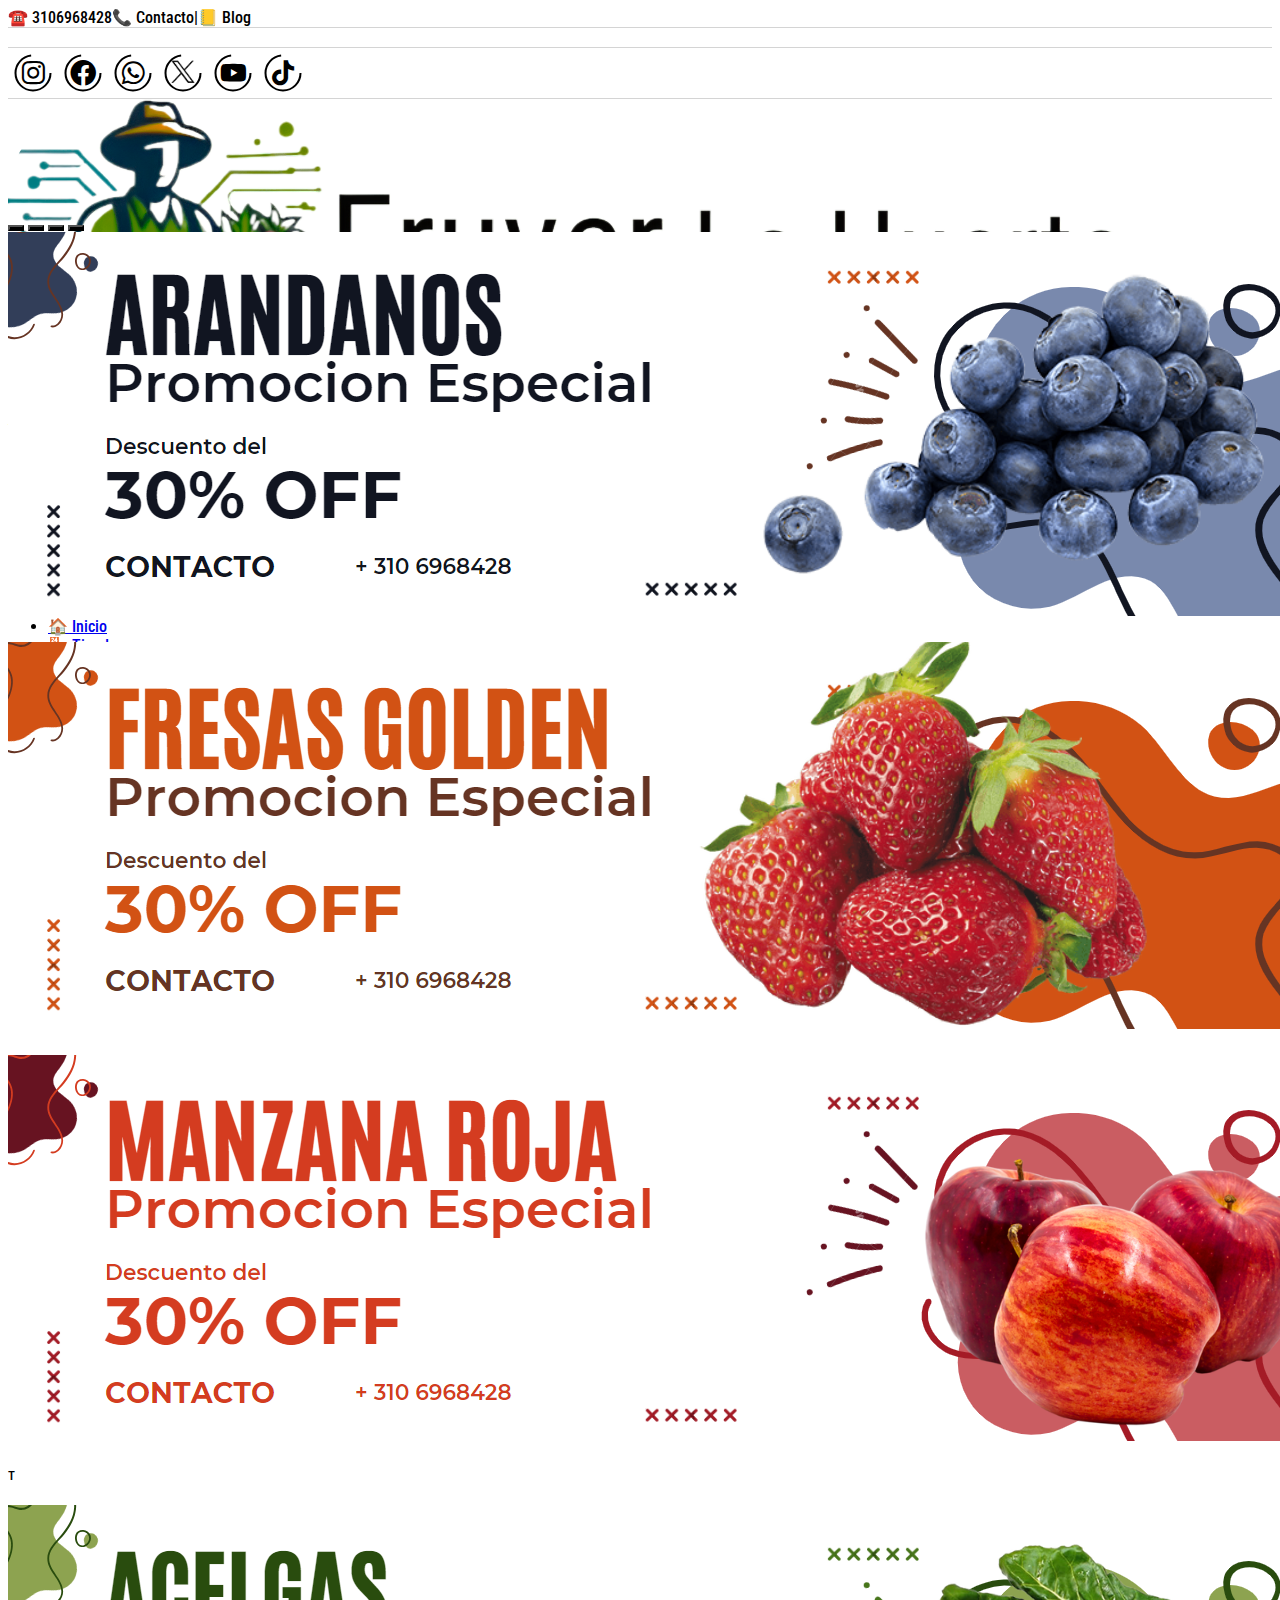
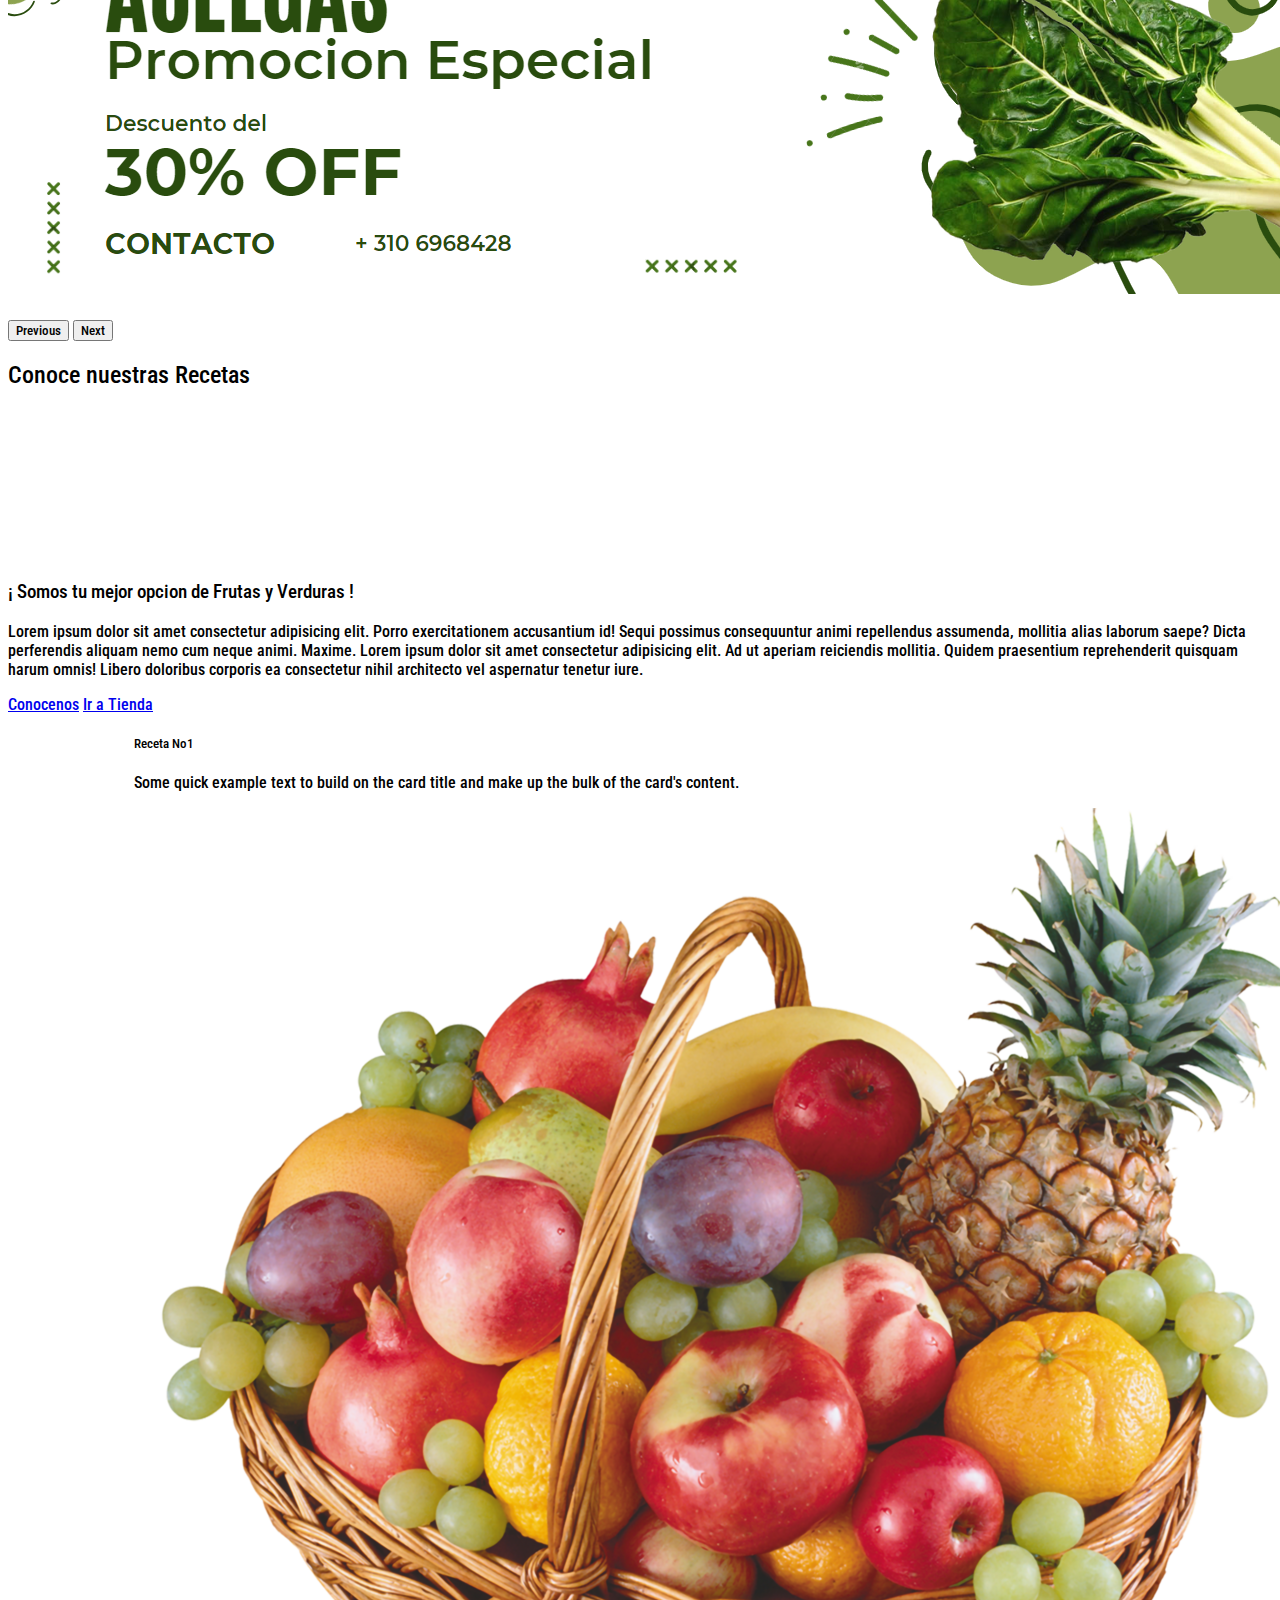
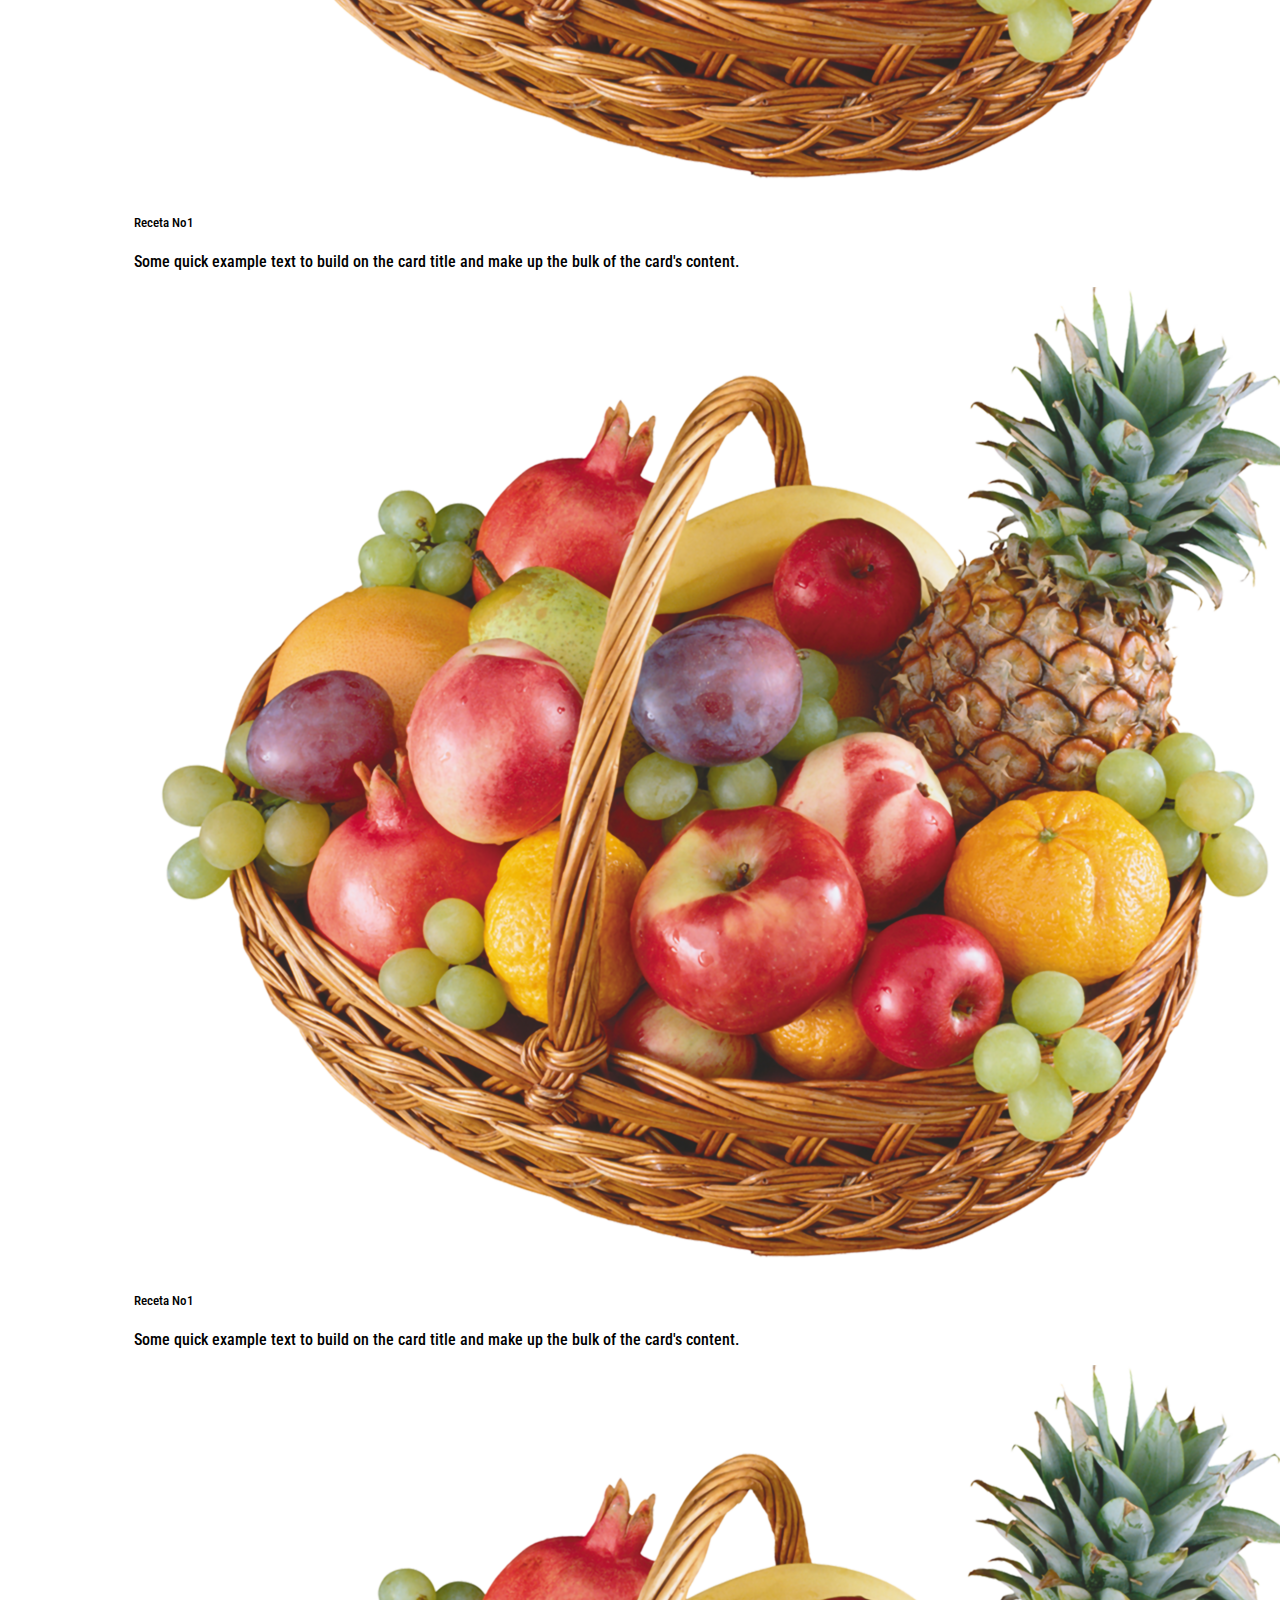
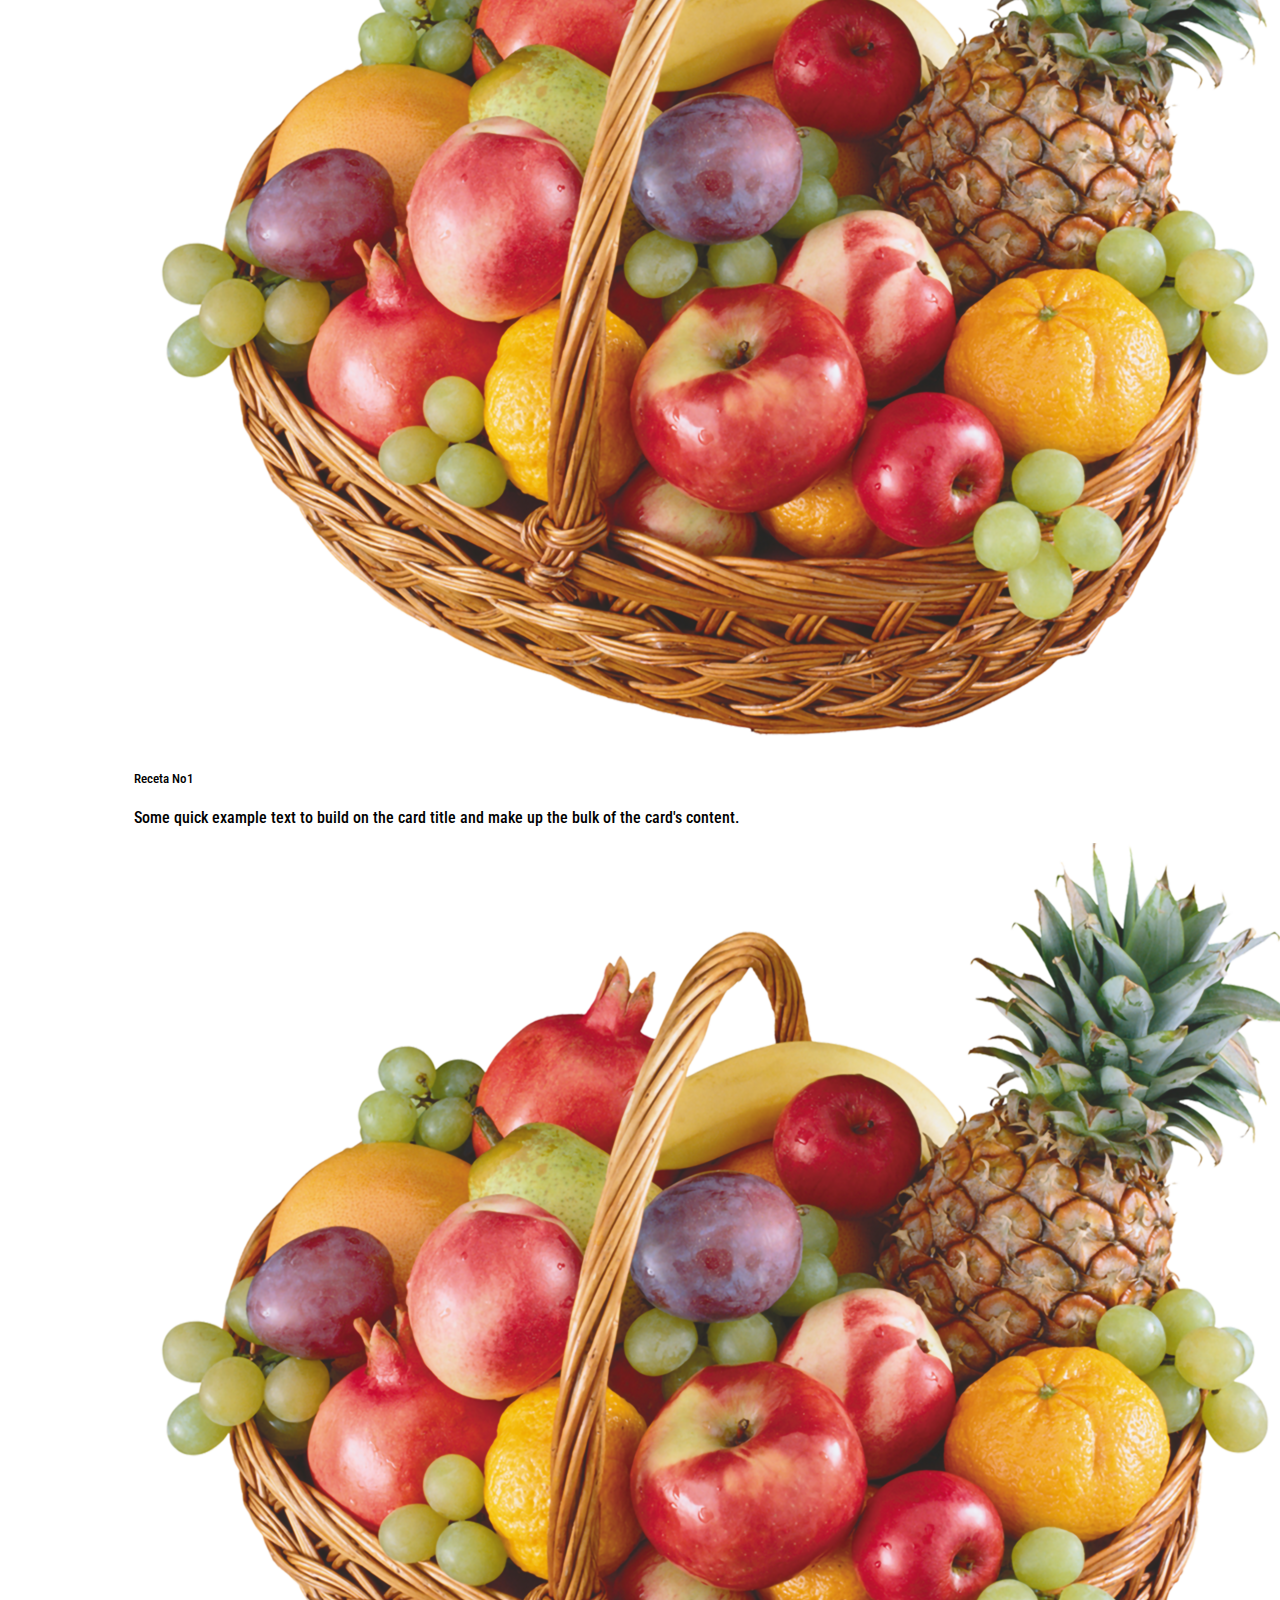
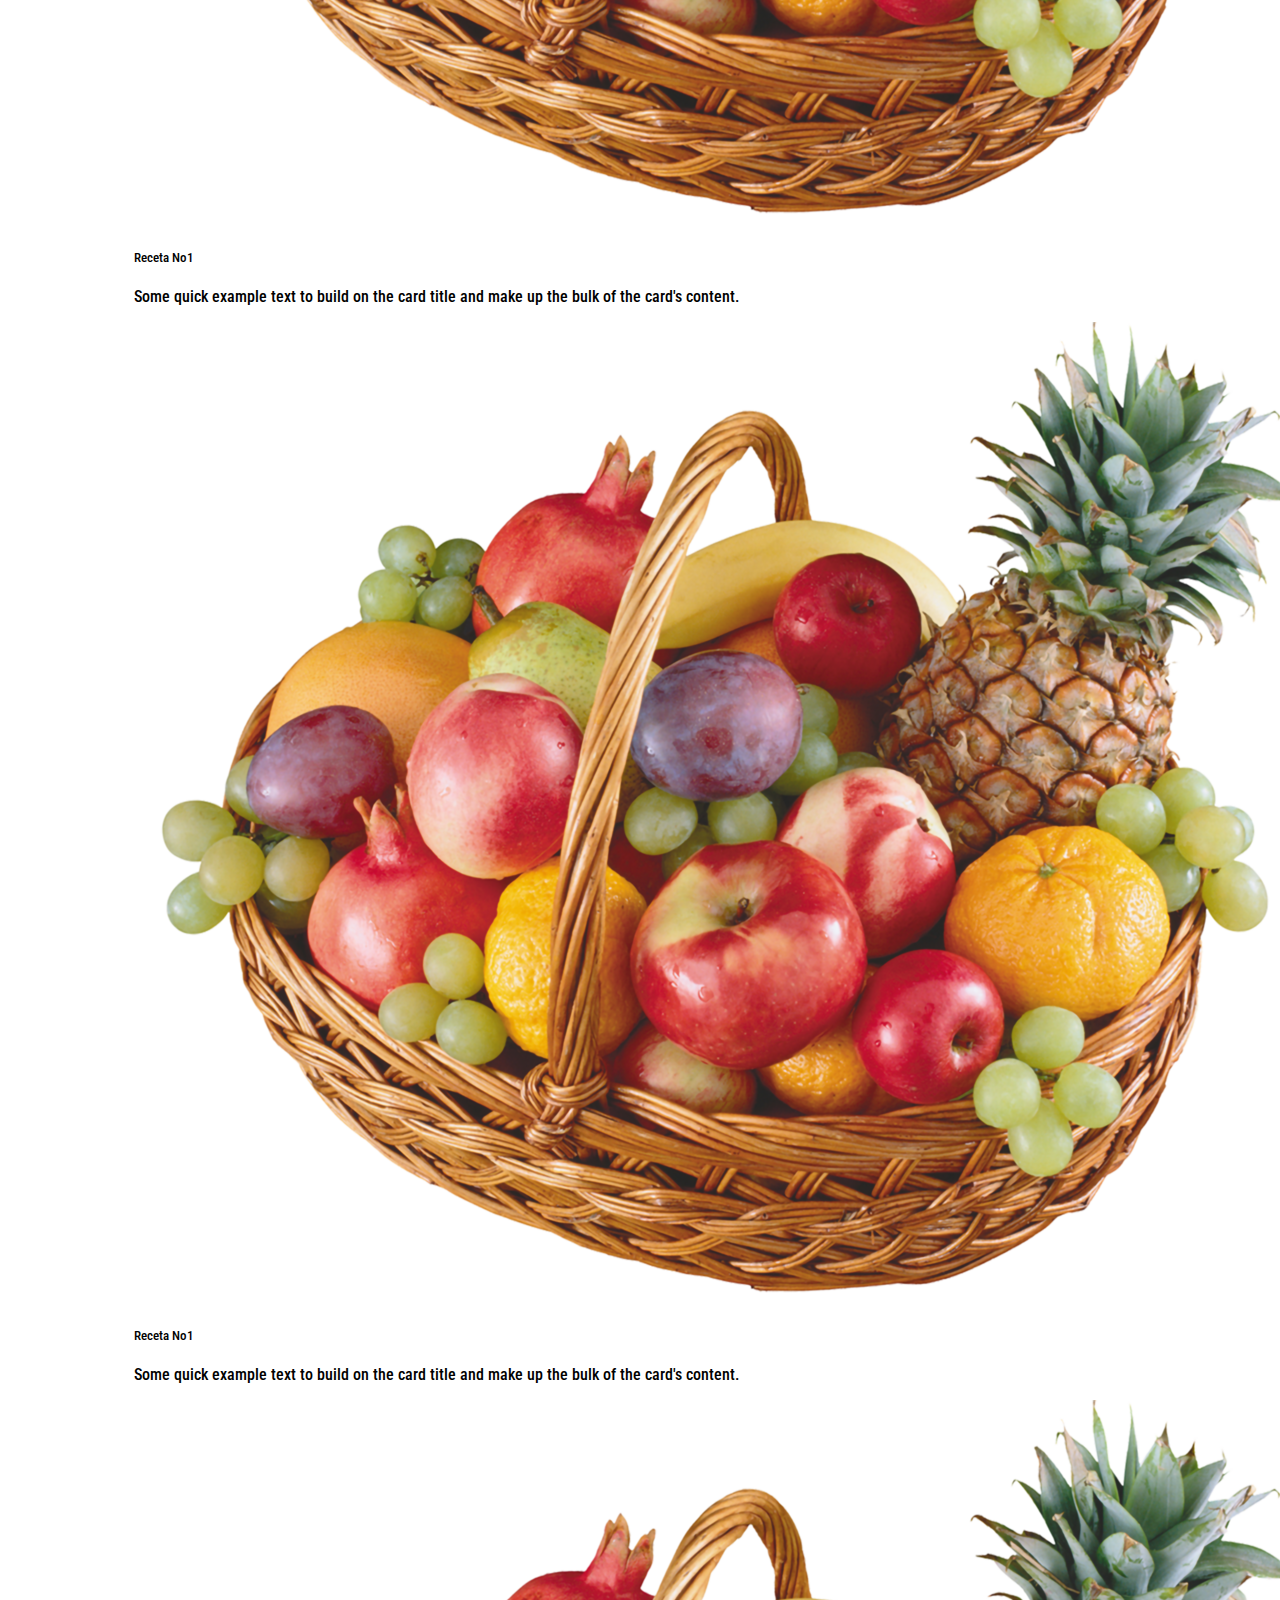
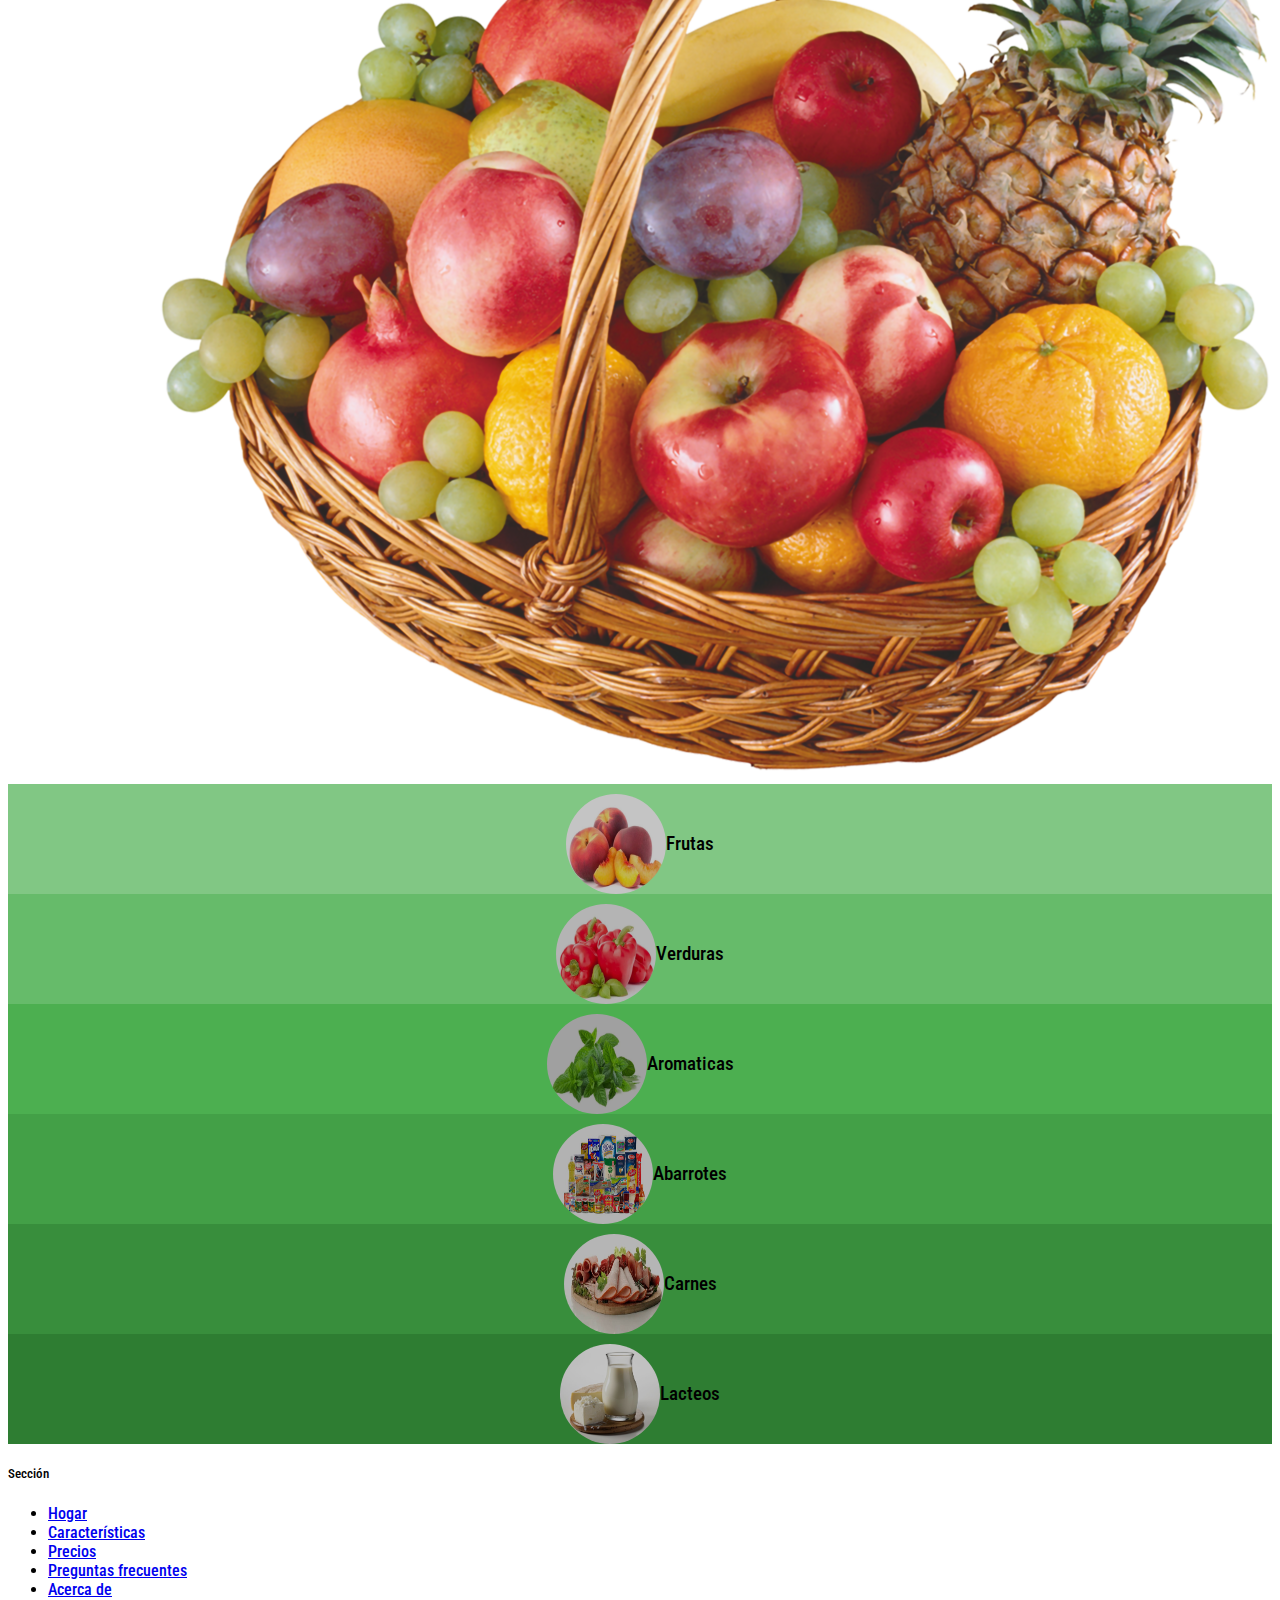
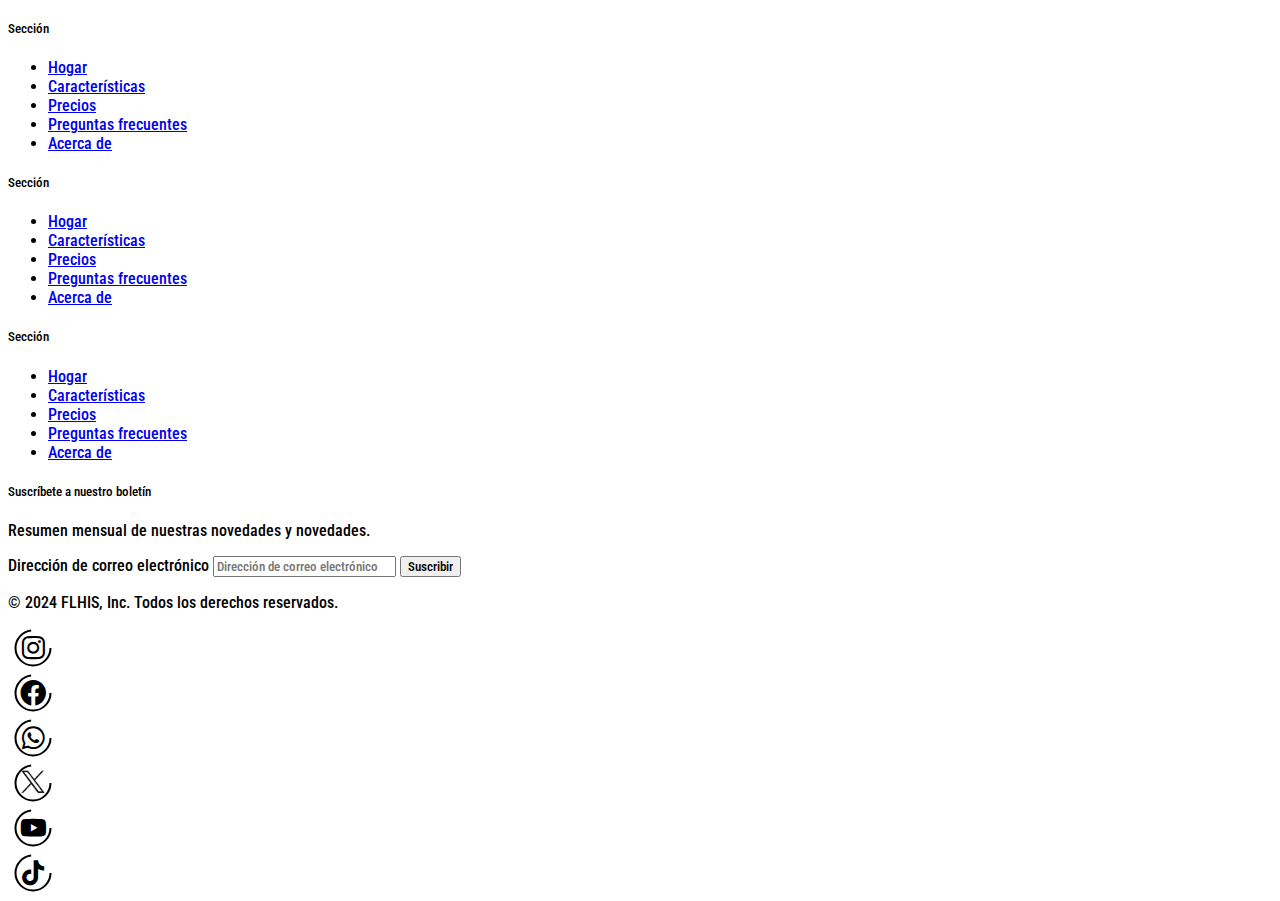
==== commit c1bcda9a: "cambios 1" ====
--- a/rutas/blog.html
+++ b/rutas/blog.html
@@ -358,6 +358,7 @@
     </div>
 
     <!-- Contenido de la pagina -->
+    <h2 class="my-2 text-center">Conoce nuestras Recetas</h2>
     <!--Seccion 1 -->
     <div class="row  my-3">
         <div class="col-12 col-sm-12 col-md-7 col-lg-7 ">
@@ -481,7 +482,7 @@
         
       
     </div>
-
+ 
     <!--  Pie de pagina -->
 <!-- <?php
     include "templates/footer.php"
--- a/css/general.css
+++ b/css/general.css
@@ -243,7 +243,7 @@
 
 }
 
-
+  
 @media (max-width: 992px) {
 
     .pading-7{
